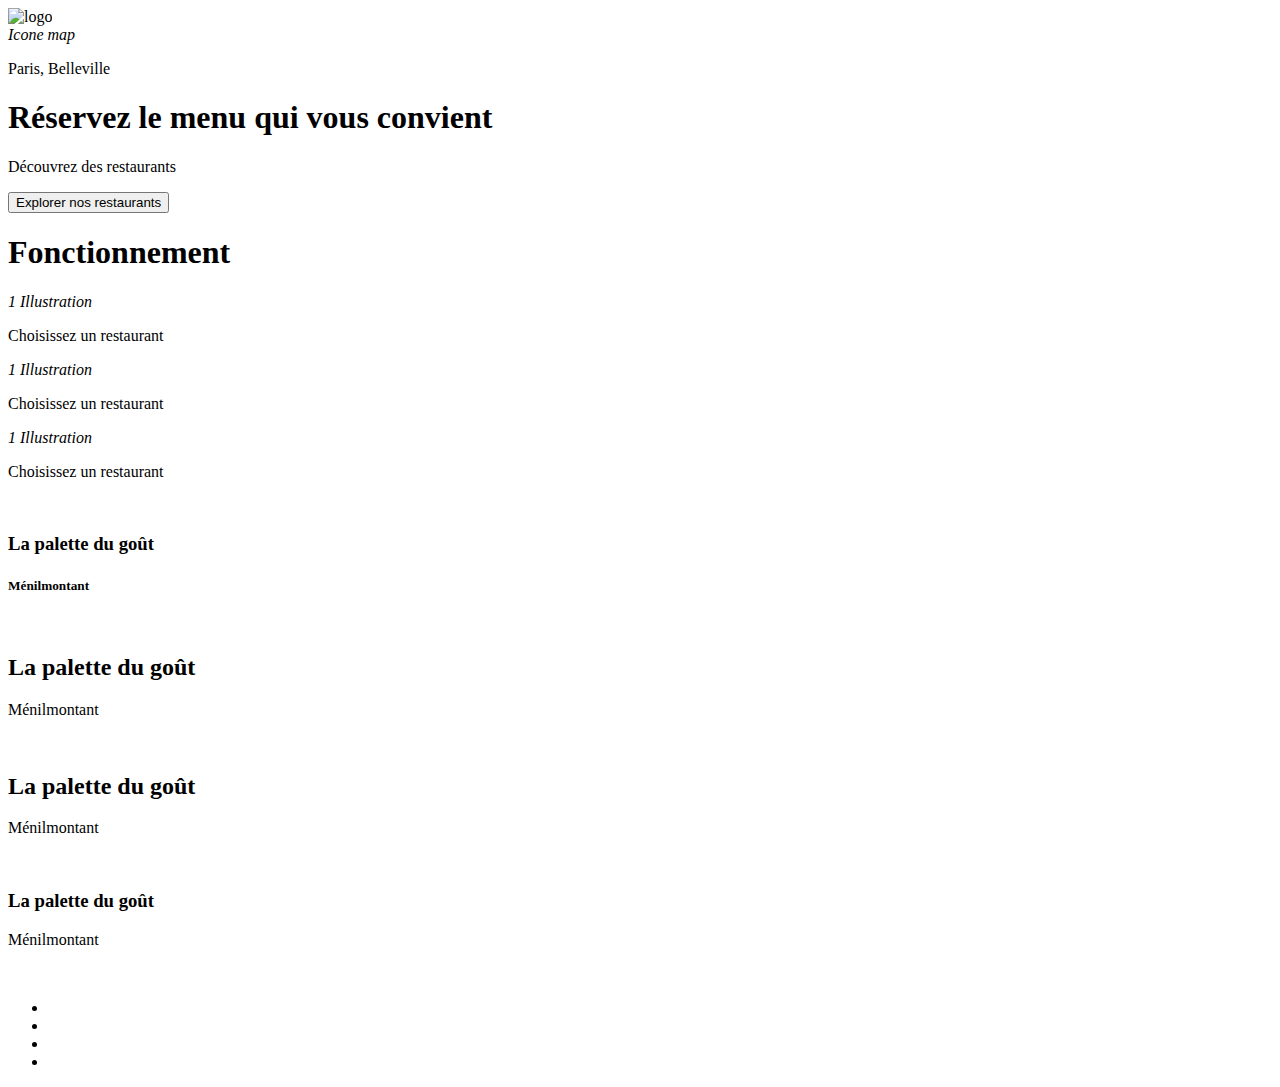
==== index.html @ 1dc7b033 "First version of index html" ====
<!DOCTYPE html>
<html lang="fr">
<head>
    <meta charset="UTF-8">
    <meta name="viewport" content="width=device-width, initial-scale=1.0">
    <title>Ohmyfood</title>
    <link rel="preconnect" href="https://fonts.googleapis.com">
    <link rel="preconnect" href="https://fonts.gstatic.com" crossorigin>
    <link href="https://fonts.googleapis.com/css2?family=Raleway:wght@400;500;700&display=swap" rel="stylesheet">
    <link rel="stylesheet" href="https://cdnjs.cloudflare.com/ajax/libs/font-awesome/6.2.1/css/all.min.css"
        integrity="sha512-MV7K8+y+gLIBoVD59lQIYicR65iaqukzvf/nwasF0nqhPay5w/9lJmVM2hMDcnK1OnMGCdVK+iQrJ7lzPJQd1w=="
        crossorigin="anonymous" referrerpolicy="no-referrer" />
    <link rel="stylesheet" href="./css/style.css">
</head>
<body>
    <header>
        <img src="logo" alt="logo">
        <div class="header_localisation-bar">
            <i>Icone map</i>
            <p>Paris, Belleville</p>
        </div>
    </header>
    <main>
        <section class="exploration">
            <h1>Réservez le menu qui vous convient</h1>
            <p>Découvrez des restaurants</p>
            <button>Explorer nos restaurants</button>
        </section>
        <section class="explanation">
            <h1>Fonctionnement</h1>
            <article class="explanation-bar">
                <i>1</i>
                <i>Illustration</i>
                <p>Choisissez un restaurant</p>
            </article>
            <article class="explanation-bar">
                <i>1</i>
                <i>Illustration</i>
                <p>Choisissez un restaurant</p>
            </article>
            <article class="explanation-bar">
                <i>1</i>
                <i>Illustration</i>
                <p>Choisissez un restaurant</p>
            </article>
        </section>
        <section class="restaurants">
            <article class="card">
                <img src="restaurant" alt="">
                <div class="card-content">
                    <h3>La palette du goût</h3>
                    <h5>Ménilmontant</h5>
                </div>
            </article>
            <article class="card">
                <img src="restaurant" alt="">
                <div class="card-content">
                    <h2>La palette du goût</h2>
                    <p>Ménilmontant</p>
                </div>
            </article>
            <article class="card">
                <img src="restaurant" alt="">
                <div class="card-content">
                    <h2>La palette du goût</h2>
                    <p>Ménilmontant</p>
                </div>
            </article>
            <article class="card">
                <img src="restaurant" alt="">
                <div class="card-content">
                    <h3>La palette du goût</h3>
                    <p>Ménilmontant</p>
                </div>
            </article>
        </section>
    </main>
    <footer>
        <img src="logo" alt="">
        <ul class="navbar">
            <li></li>
            <li></li>
            <li></li>
            <li></li>
        </ul>
    </footer>
</body>
</html>
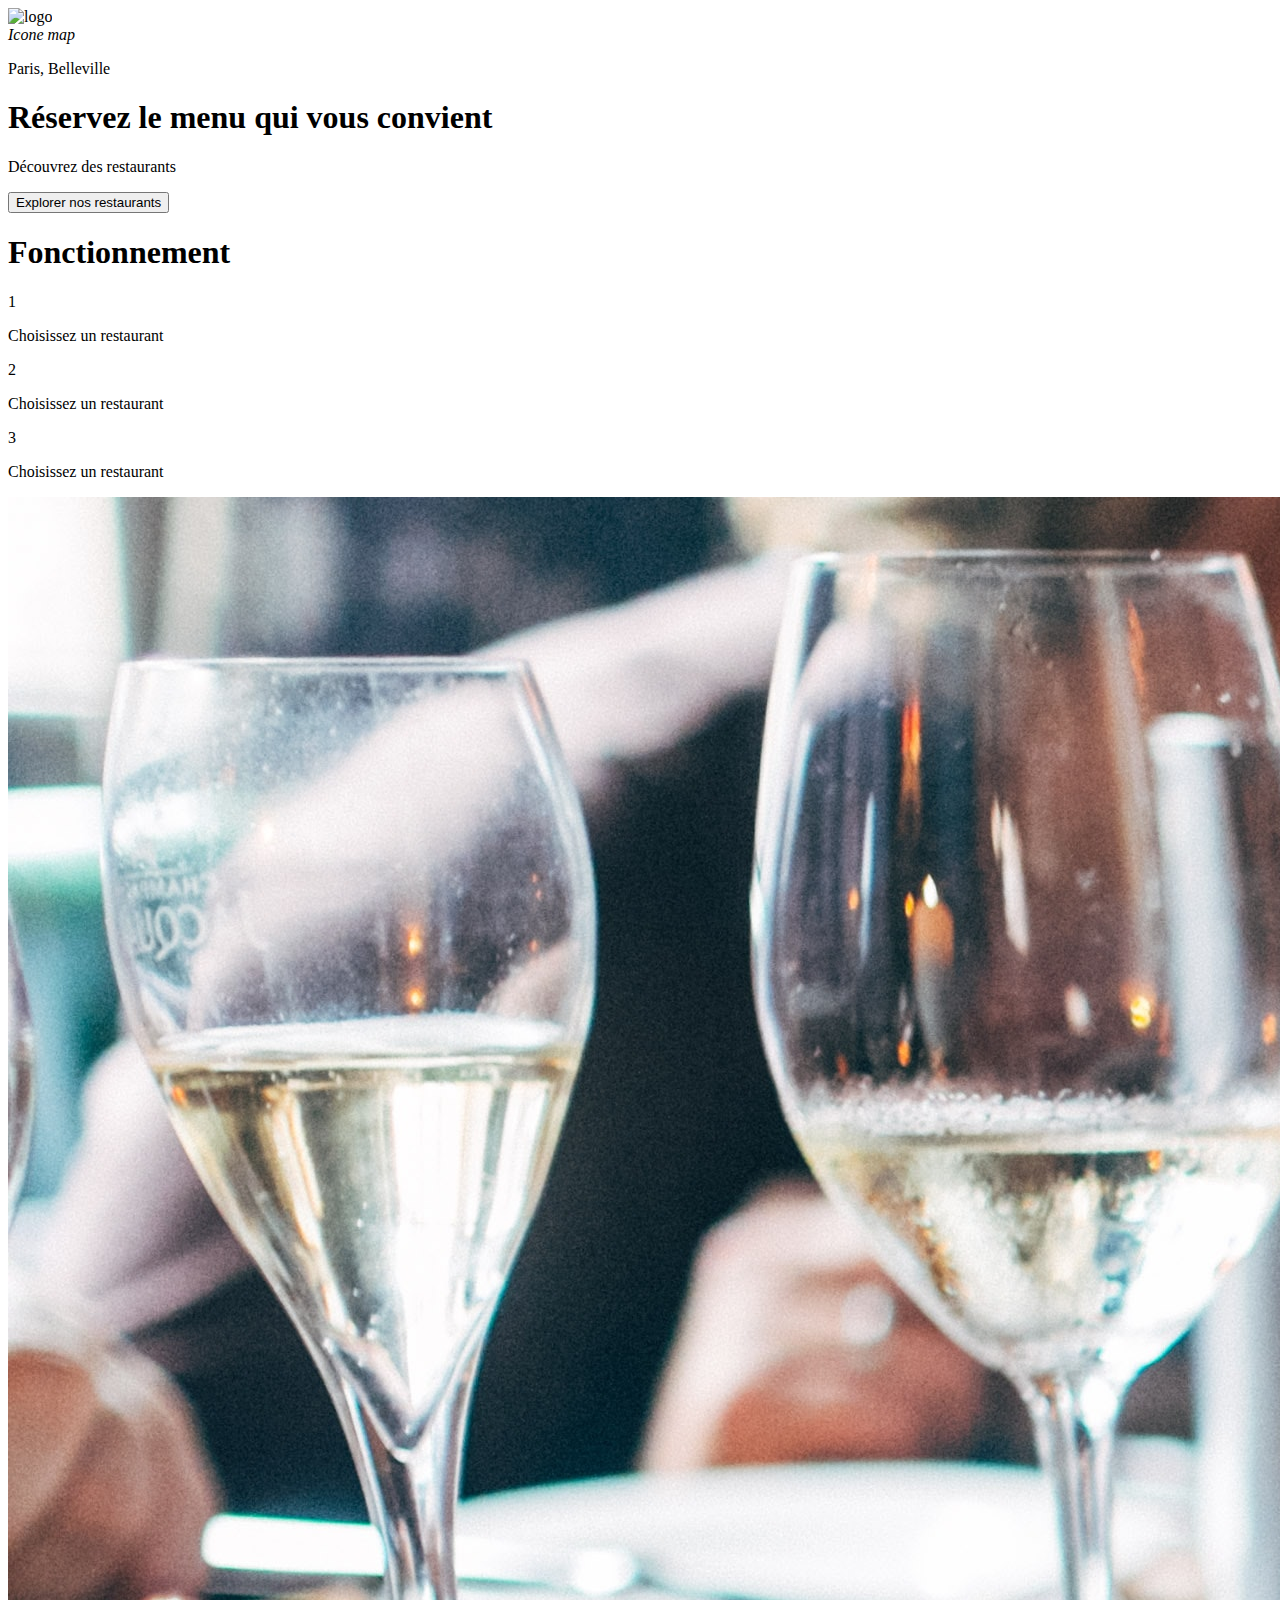
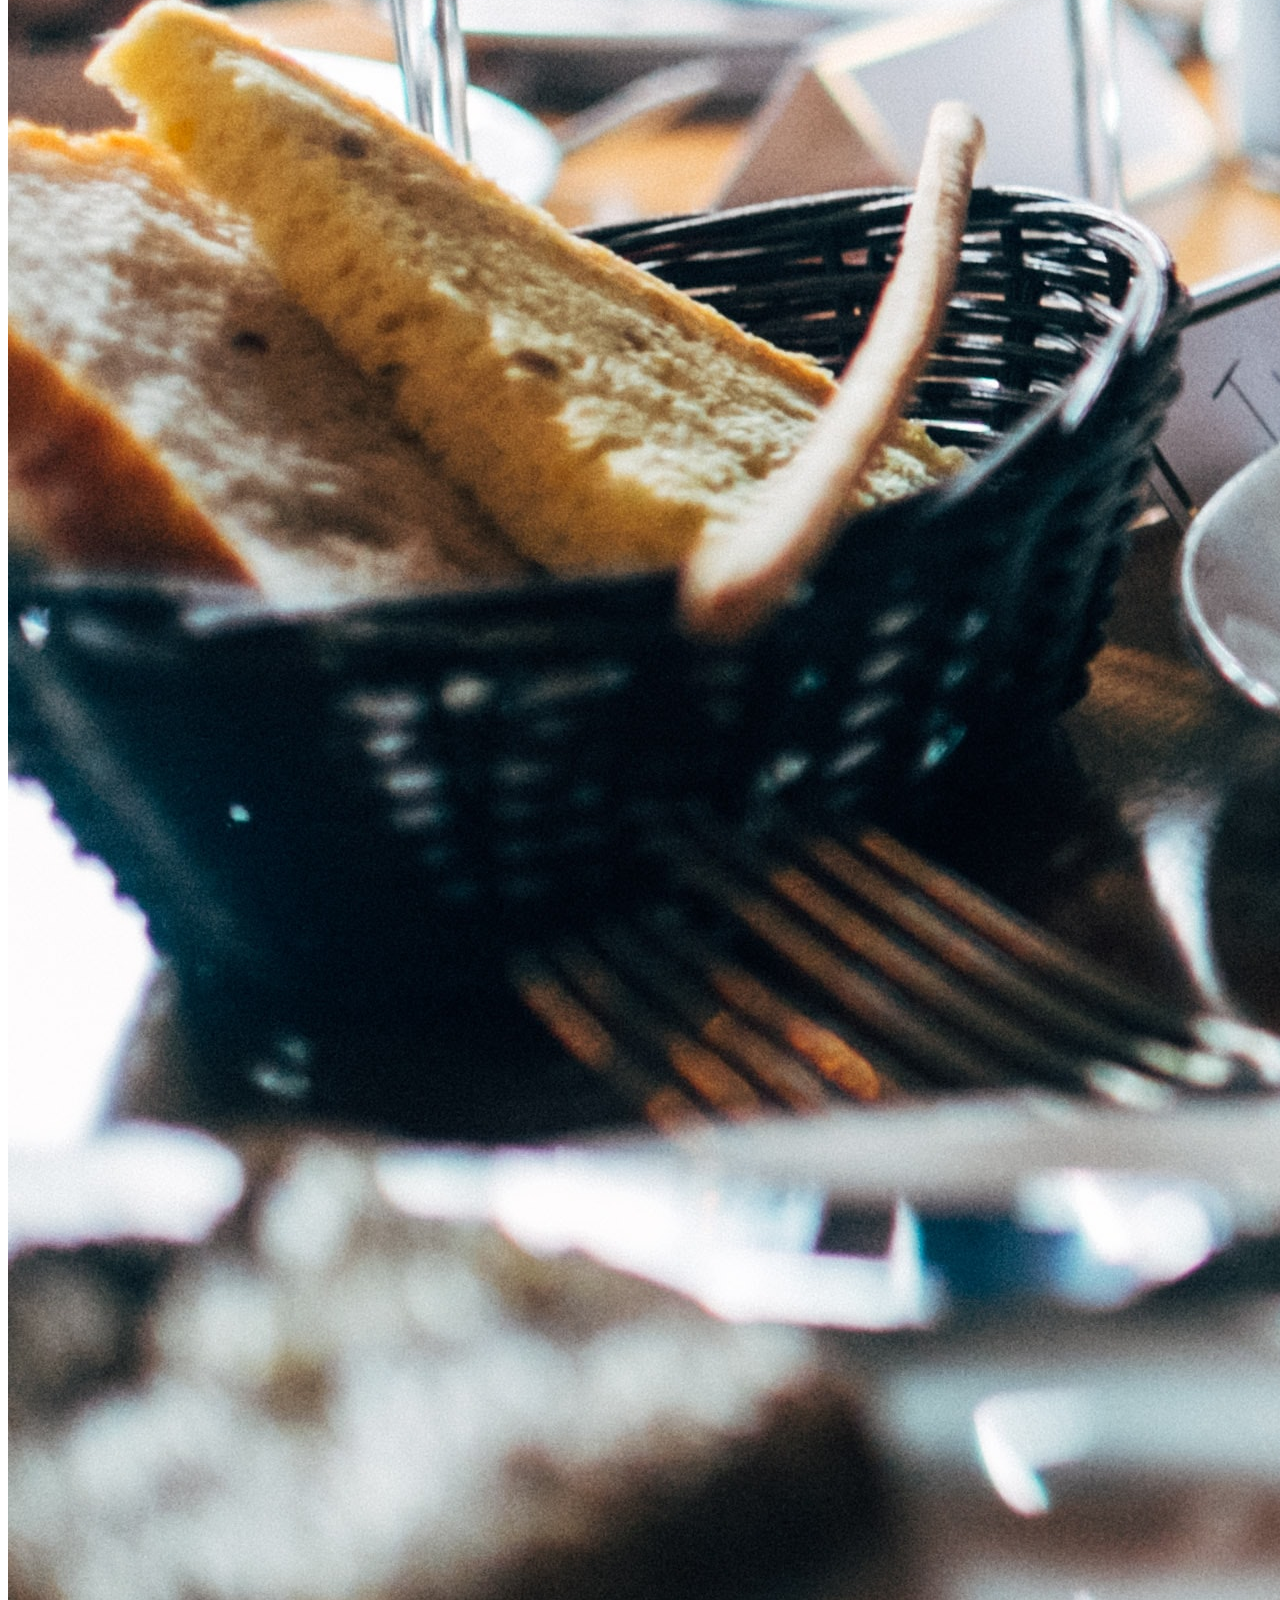
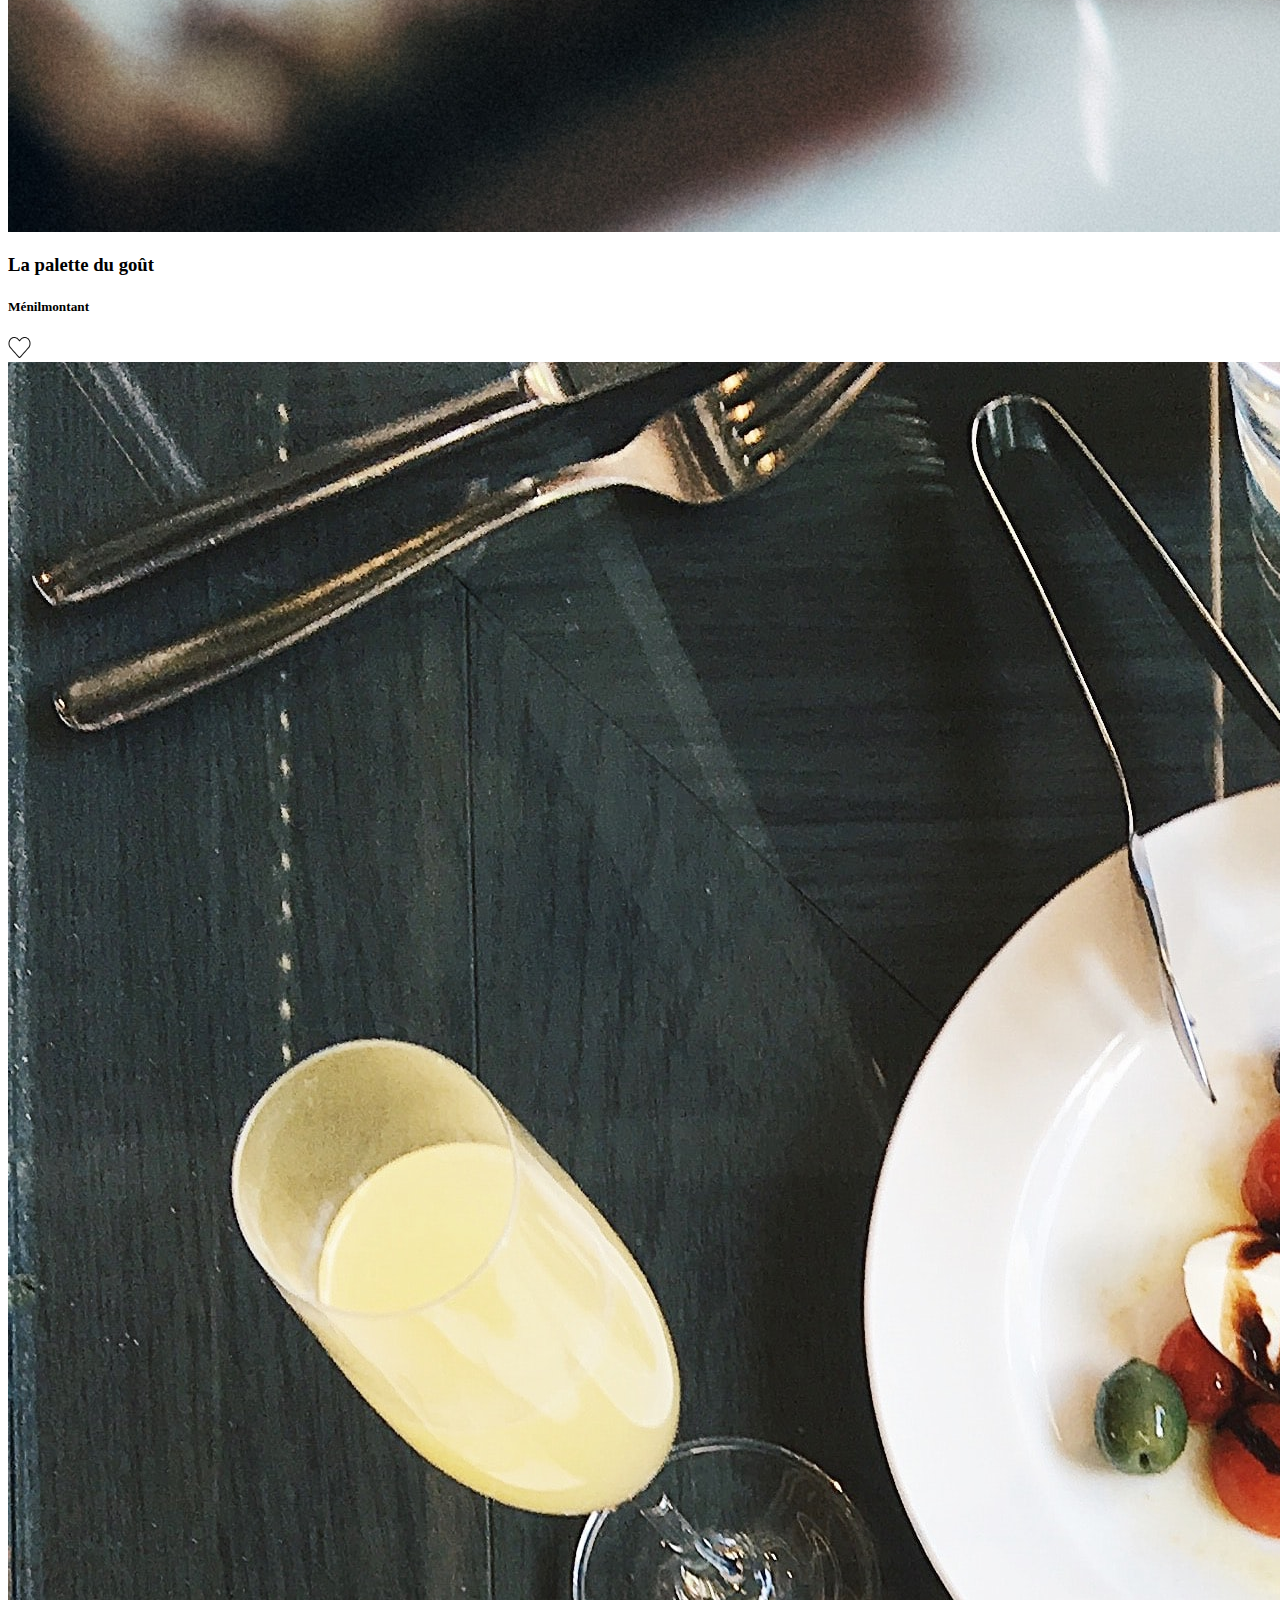
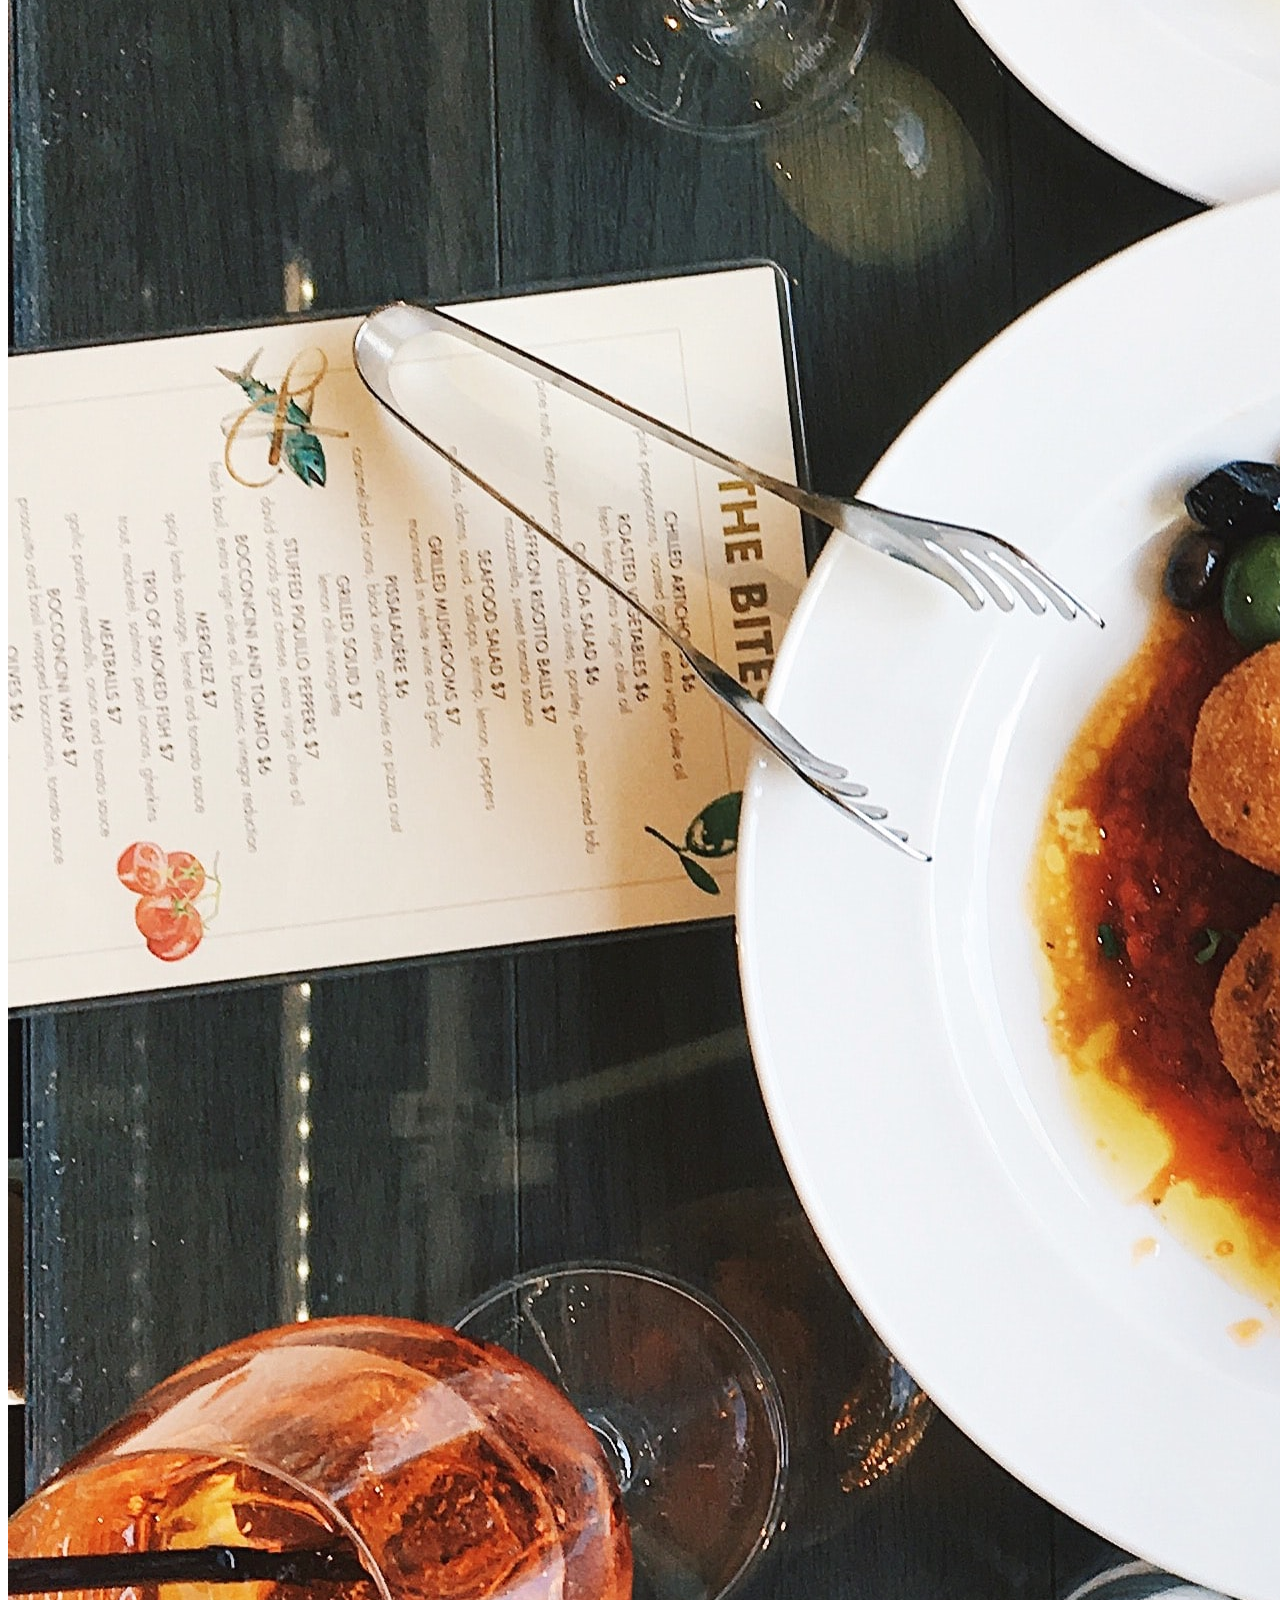
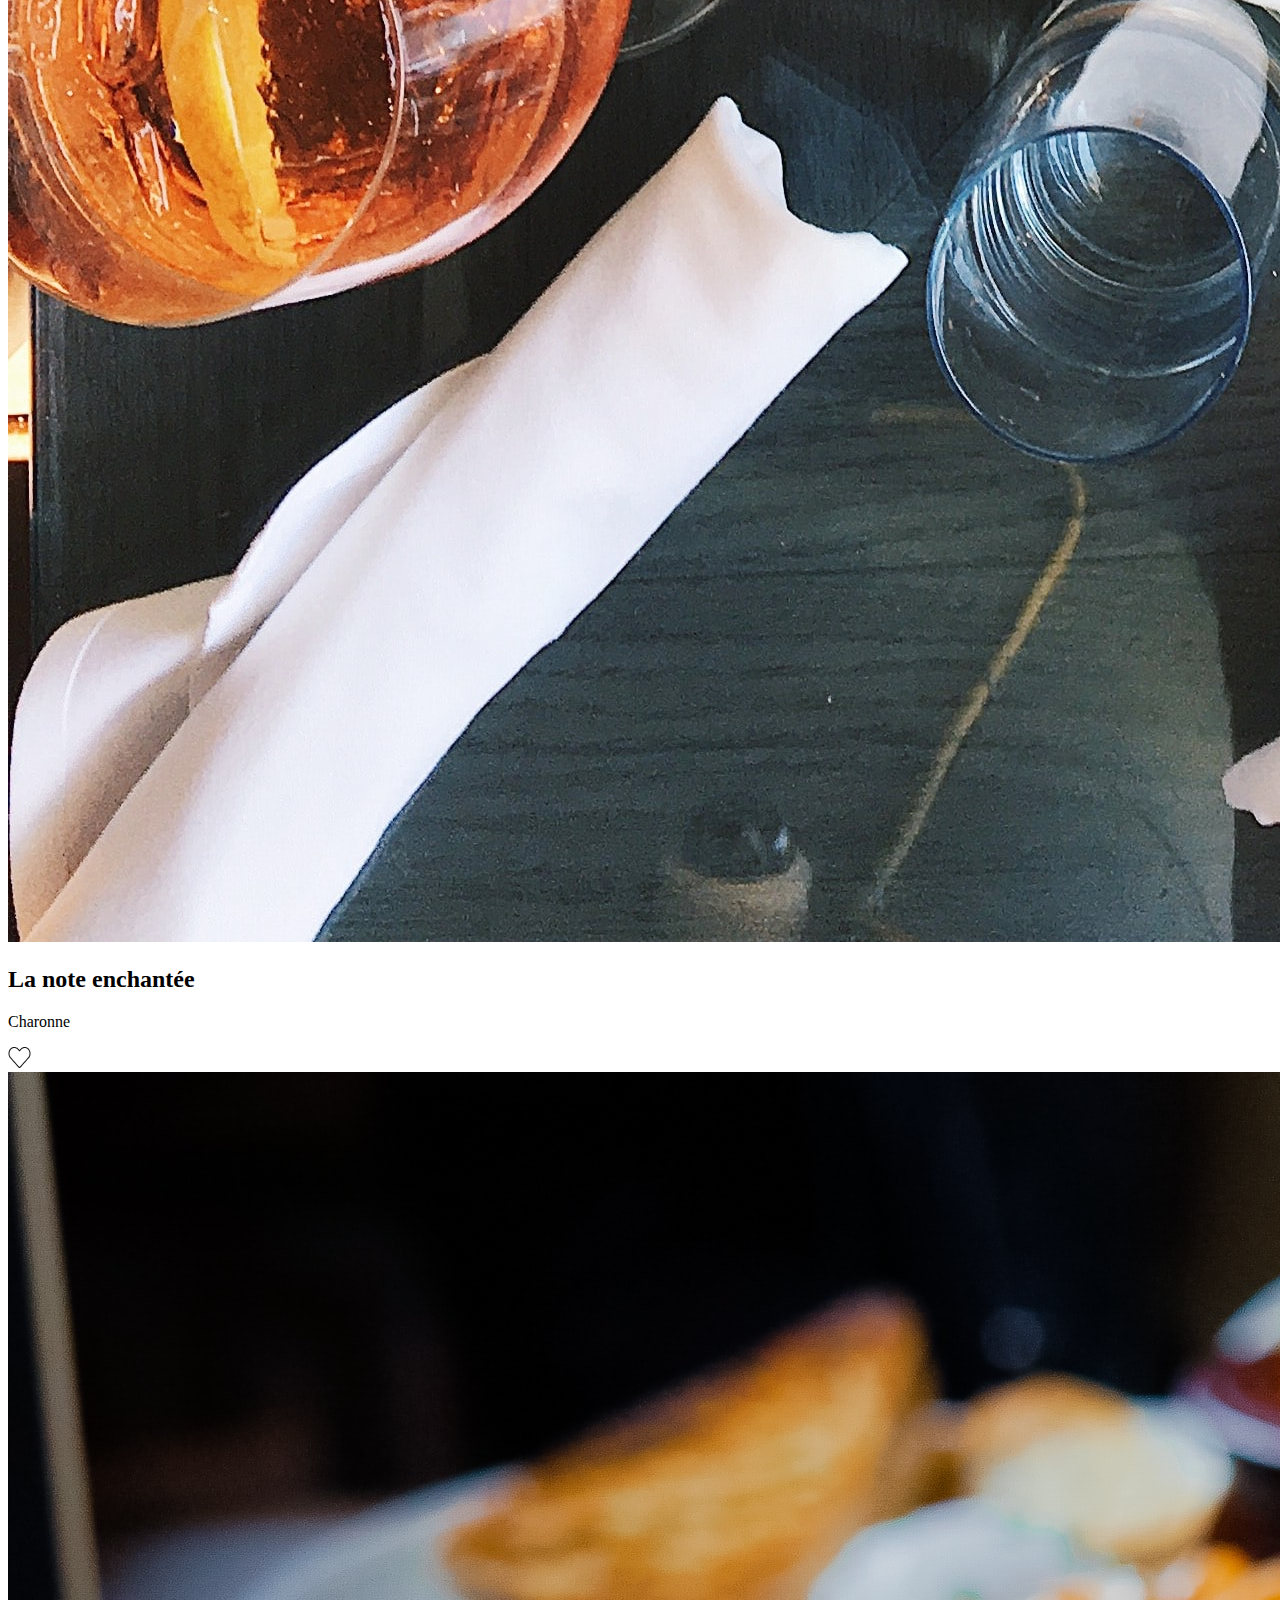
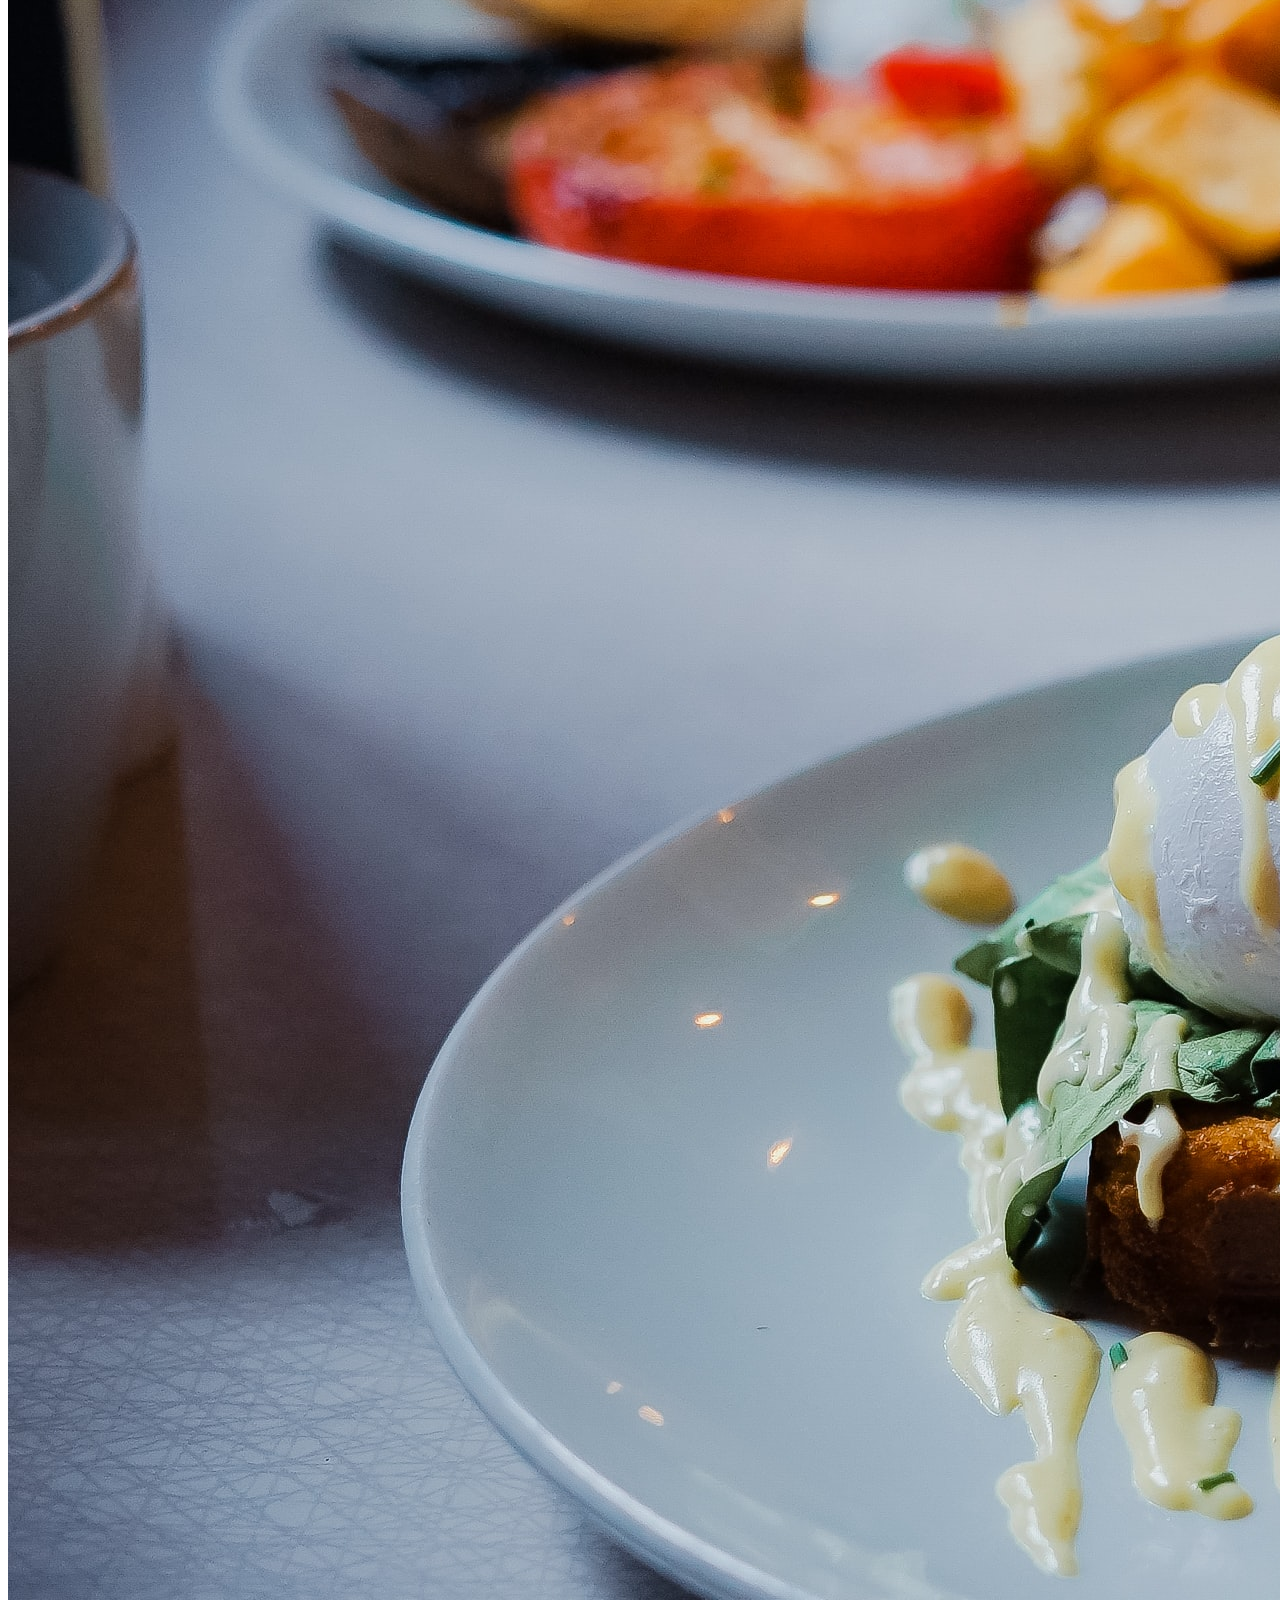
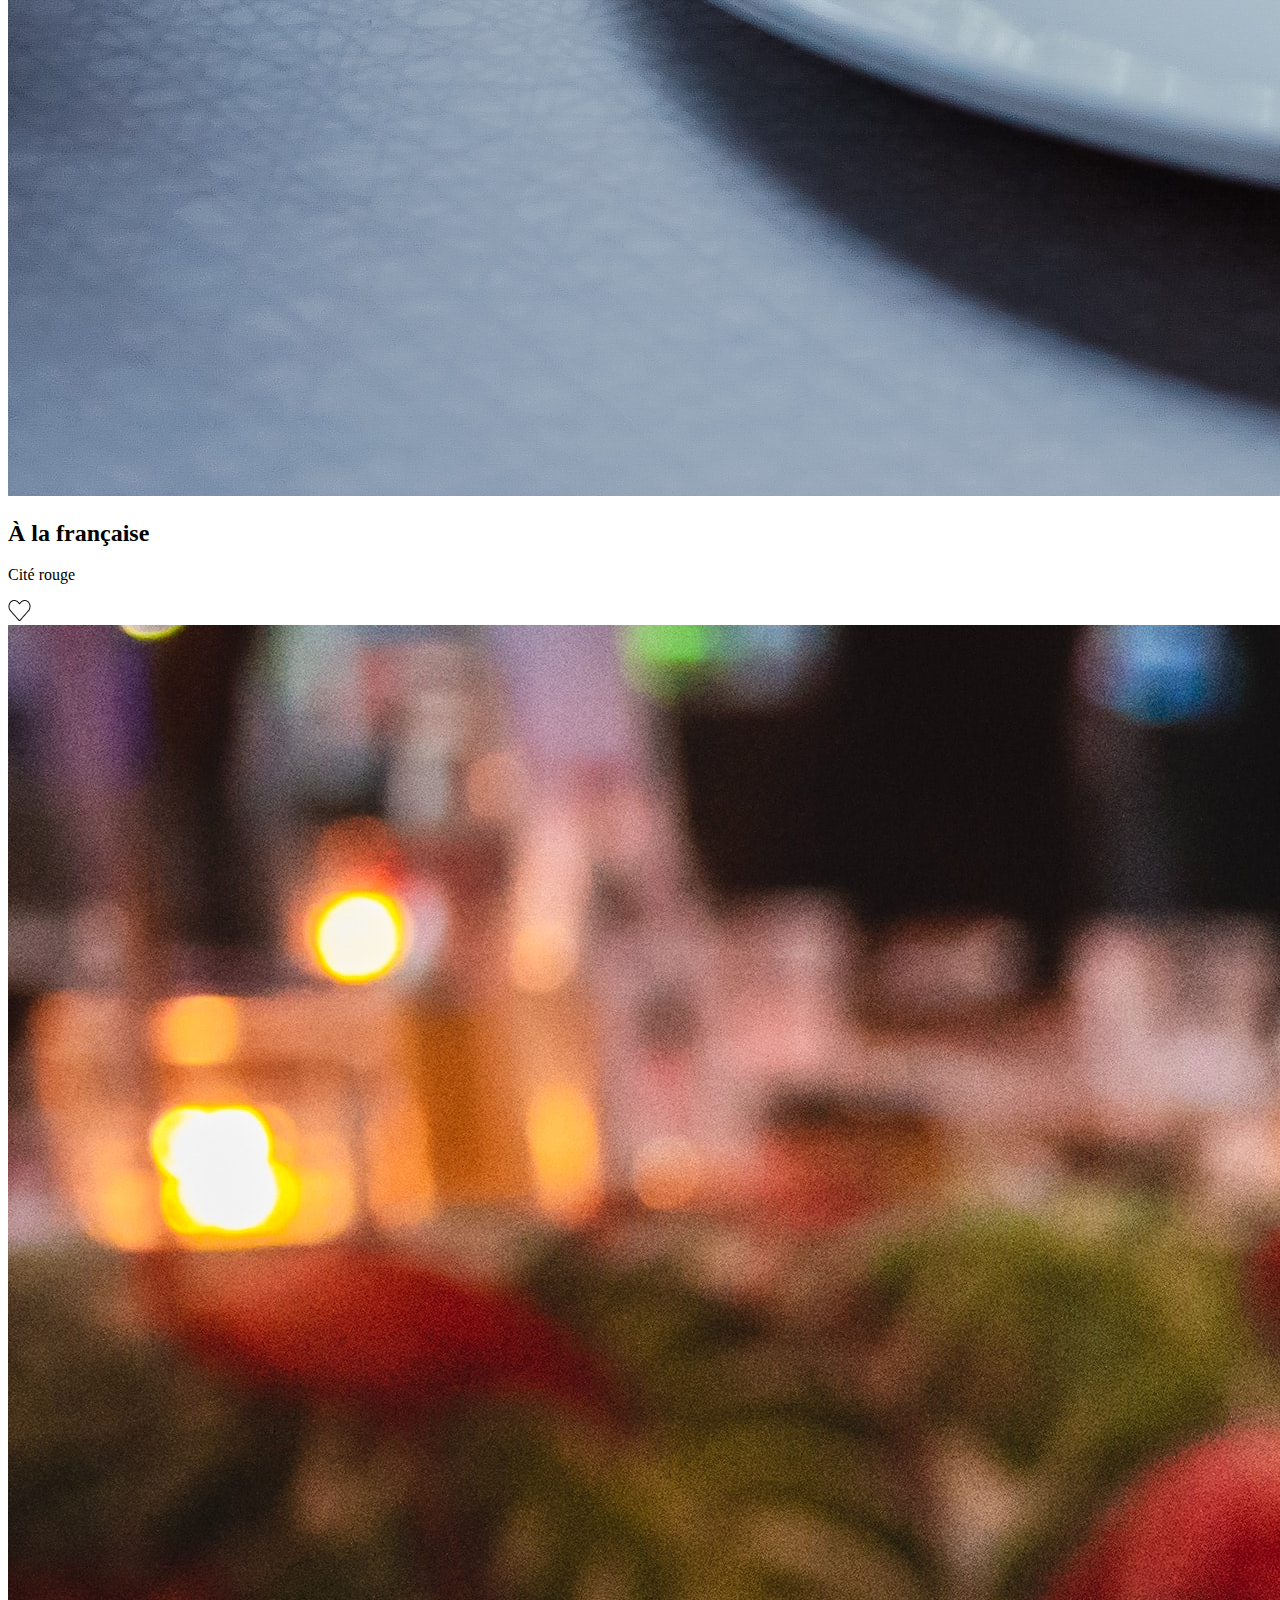
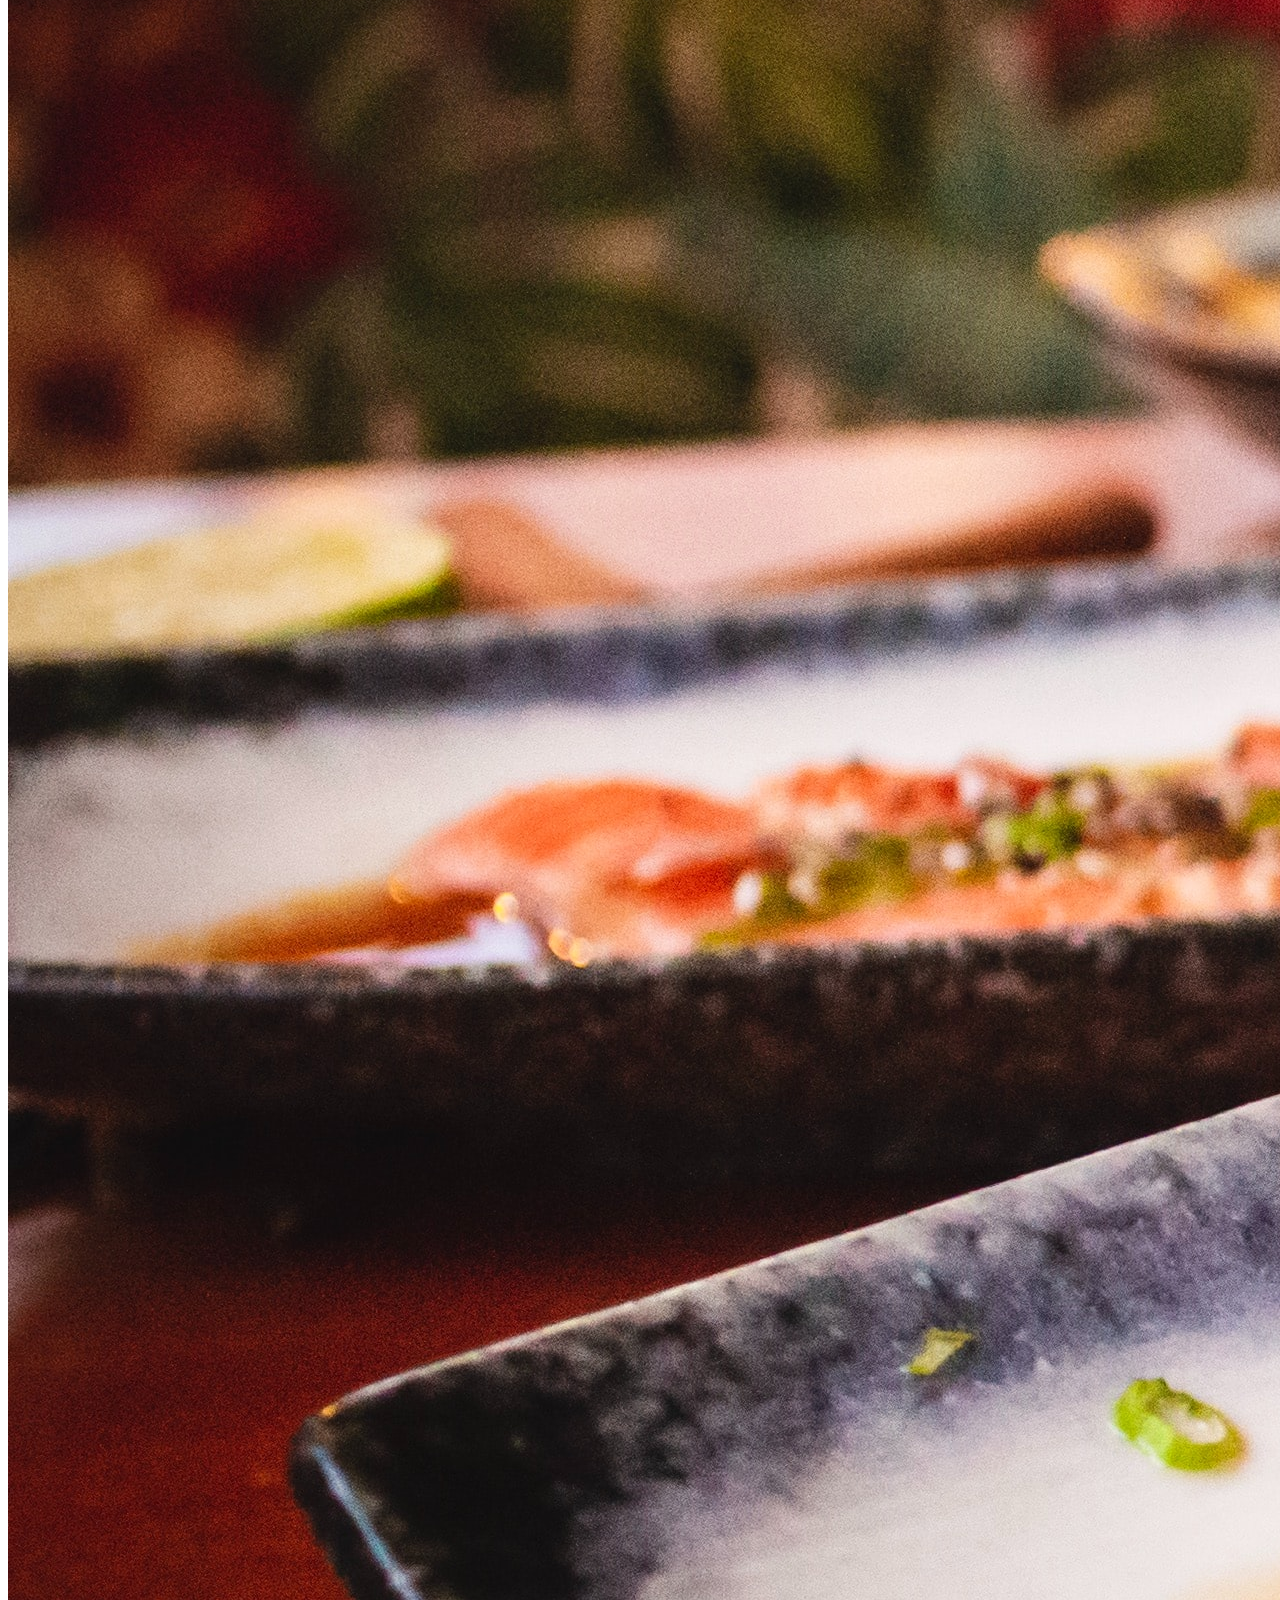
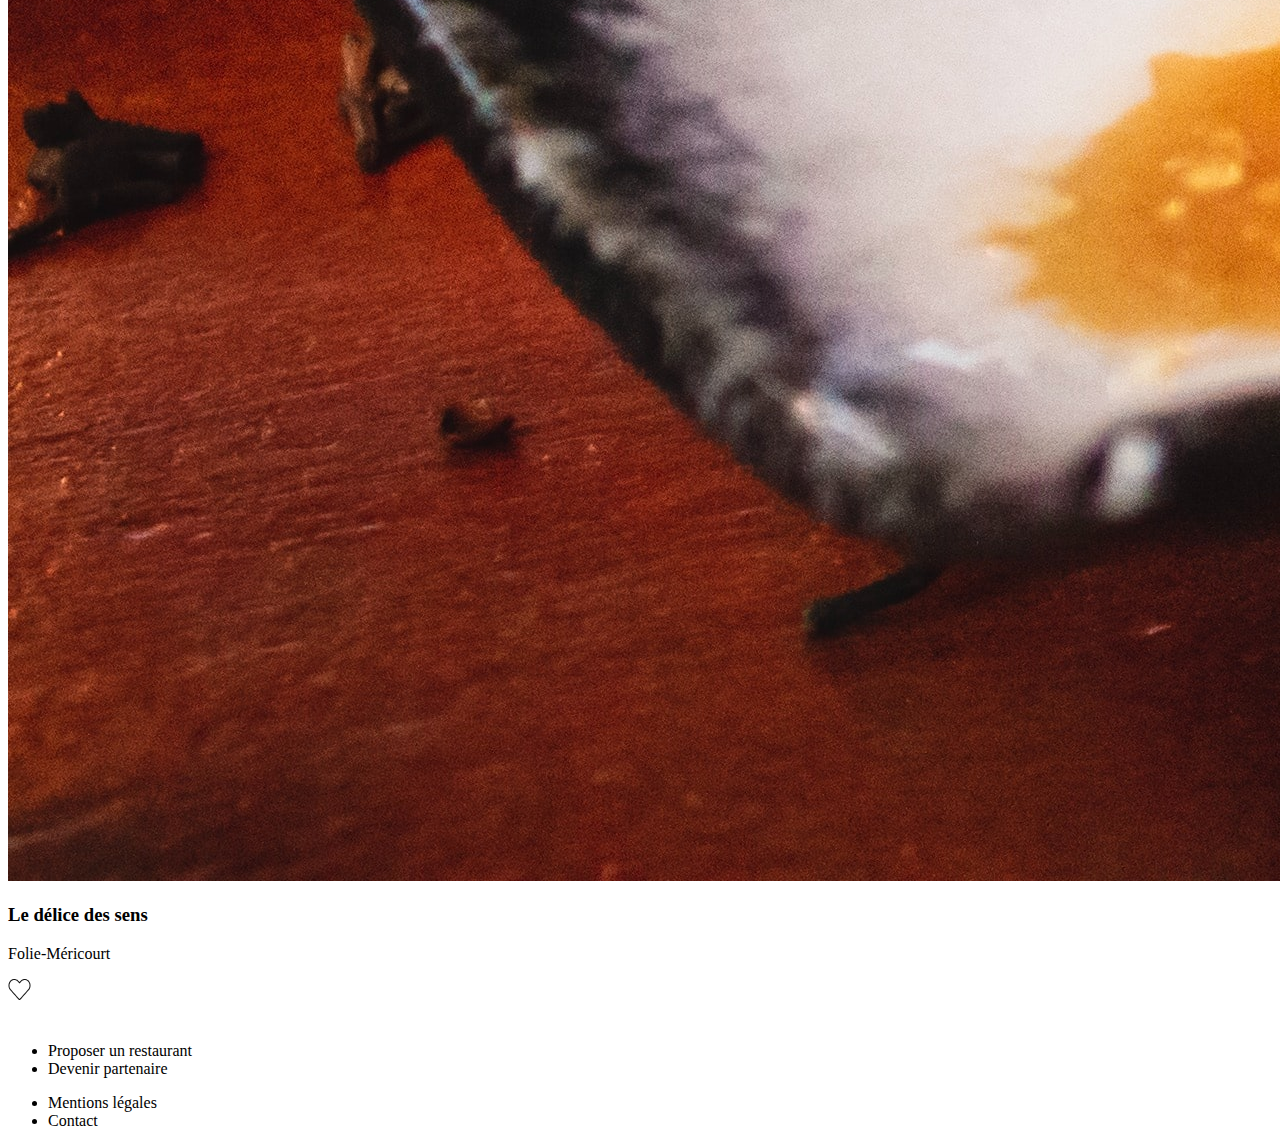
==== commit ea275af0: "Ameliorated index html with div, icons, img" ====
--- a/index.html
+++ b/index.html
@@ -7,9 +7,7 @@
     <link rel="preconnect" href="https://fonts.googleapis.com">
     <link rel="preconnect" href="https://fonts.gstatic.com" crossorigin>
     <link href="https://fonts.googleapis.com/css2?family=Raleway:wght@400;500;700&display=swap" rel="stylesheet">
-    <link rel="stylesheet" href="https://cdnjs.cloudflare.com/ajax/libs/font-awesome/6.2.1/css/all.min.css"
-        integrity="sha512-MV7K8+y+gLIBoVD59lQIYicR65iaqukzvf/nwasF0nqhPay5w/9lJmVM2hMDcnK1OnMGCdVK+iQrJ7lzPJQd1w=="
-        crossorigin="anonymous" referrerpolicy="no-referrer" />
+    <link rel="stylesheet" href="https://cdnjs.cloudflare.com/ajax/libs/font-awesome/6.4.0/css/all.min.css" integrity="sha512-iecdLmaskl7CVkqkXNQ/ZH/XLlvWZOJyj7Yy7tcenmpD1ypASozpmT/E0iPtmFIB46ZmdtAc9eNBvH0H/ZpiBw==" crossorigin="anonymous" referrerpolicy="no-referrer" />
     <link rel="stylesheet" href="./css/style.css">
 </head>
 <body>
@@ -29,60 +27,84 @@
         <section class="explanation">
             <h1>Fonctionnement</h1>
             <article class="explanation-bar">
-                <i>1</i>
-                <i>Illustration</i>
+                <span>1</span>
+                <i class="fa-solid fa-mobile-screen-button"></i>
                 <p>Choisissez un restaurant</p>
             </article>
             <article class="explanation-bar">
-                <i>1</i>
-                <i>Illustration</i>
+                <span>2</span>
+                <i class="fa-solid fa-list-ul"></i>
                 <p>Choisissez un restaurant</p>
             </article>
             <article class="explanation-bar">
-                <i>1</i>
-                <i>Illustration</i>
+                <span>3</span>
+                <i class="fa-solid fa-store"></i>
                 <p>Choisissez un restaurant</p>
             </article>
         </section>
         <section class="restaurants">
             <article class="card">
-                <img src="restaurant" alt="">
+                <img src="assets/images/restaurants/jay-wennington-N_Y88TWmGwA-unsplash.jpg" alt="restaurant-1">
                 <div class="card-content">
-                    <h3>La palette du goût</h3>
-                    <h5>Ménilmontant</h5>
+                    <div class="card-text">
+                        <h3>La palette du goût</h3>
+                        <h5>Ménilmontant</h5>
+                    </div>
+                    <div class="card-like">
+                        <img src="assets/icons/heart.png" alt="like">
+                    </div>
                 </div>
             </article>
             <article class="card">
-                <img src="restaurant" alt="">
+                <img src="assets/images/restaurants/stil-u2Lp8tXIcjw-unsplash.jpg" alt="restaurant-2">
                 <div class="card-content">
-                    <h2>La palette du goût</h2>
-                    <p>Ménilmontant</p>
+                    <div class="card-text">
+                        <h2>La note enchantée</h2>
+                        <p>Charonne</p>
+                    </div>
+                    <div class="card-like">
+                        <img src="assets/icons/heart.png" alt="like">
+                    </div>
                 </div>
             </article>
             <article class="card">
-                <img src="restaurant" alt="">
+                <img src="assets/images/restaurants/toa-heftiba-DQKerTsQwi0-unsplash.jpg" alt="restaurant-3">
                 <div class="card-content">
-                    <h2>La palette du goût</h2>
-                    <p>Ménilmontant</p>
+                    <div class="card-text">
+                        <h2>À la française</h2>
+                        <p>Cité rouge</p>
+                    </div>
+                    <div class="card-like">
+                        <img src="assets/icons/heart.png" alt="like">
+                    </div>
                 </div>
             </article>
             <article class="card">
-                <img src="restaurant" alt="">
+                <img src="assets/images/restaurants/louis-hansel-shotsoflouis-qNBGVyOCY8Q-unsplash.jpg" alt="restaurant-4">
                 <div class="card-content">
-                    <h3>La palette du goût</h3>
-                    <p>Ménilmontant</p>
+                    <div class="card-text">
+                        <h3>Le délice des sens</h3>
+                        <p>Folie-Méricourt</p>
+                    </div>
+                    <div class="card-like">
+                        <img src="assets/icons/heart.png" alt="like">
+                    </div>
                 </div>
             </article>
         </section>
     </main>
     <footer>
-        <img src="logo" alt="">
-        <ul class="navbar">
-            <li></li>
-            <li></li>
-            <li></li>
-            <li></li>
-        </ul>
+        <img src="assets/images/logo/ohmyfood_white.png" alt="logo">
+        <div class="navbar">
+            <ul class="navbar-list">
+                <li><i class="fa-solid fa-utensils"></i>Proposer un restaurant</li>
+                <li><i class="fa-solid fa-handshake-angle"></i>Devenir partenaire</li>
+            </ul>
+            <ul class="navbar-list">
+                <li>Mentions légales</li>
+                <li>Contact</li>
+            </ul>
+        </div>
     </footer>
 </body>
 </html>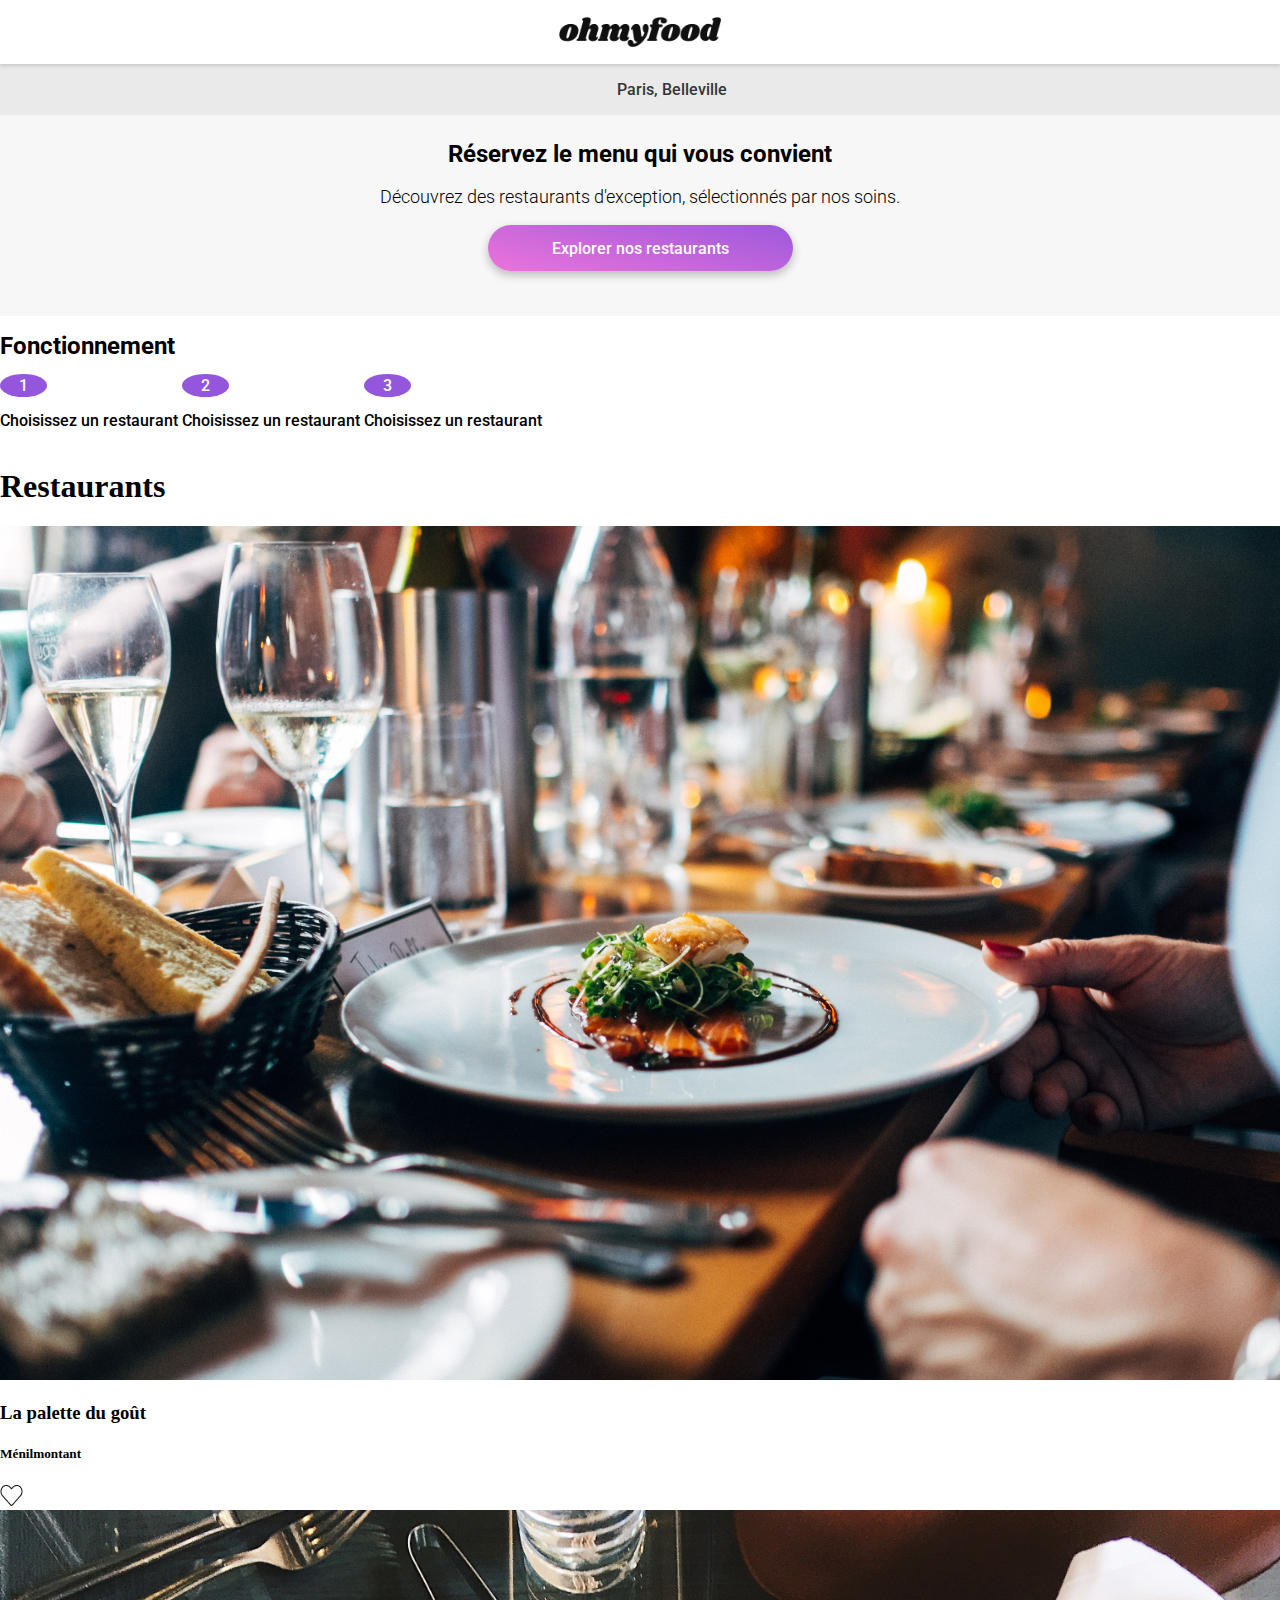
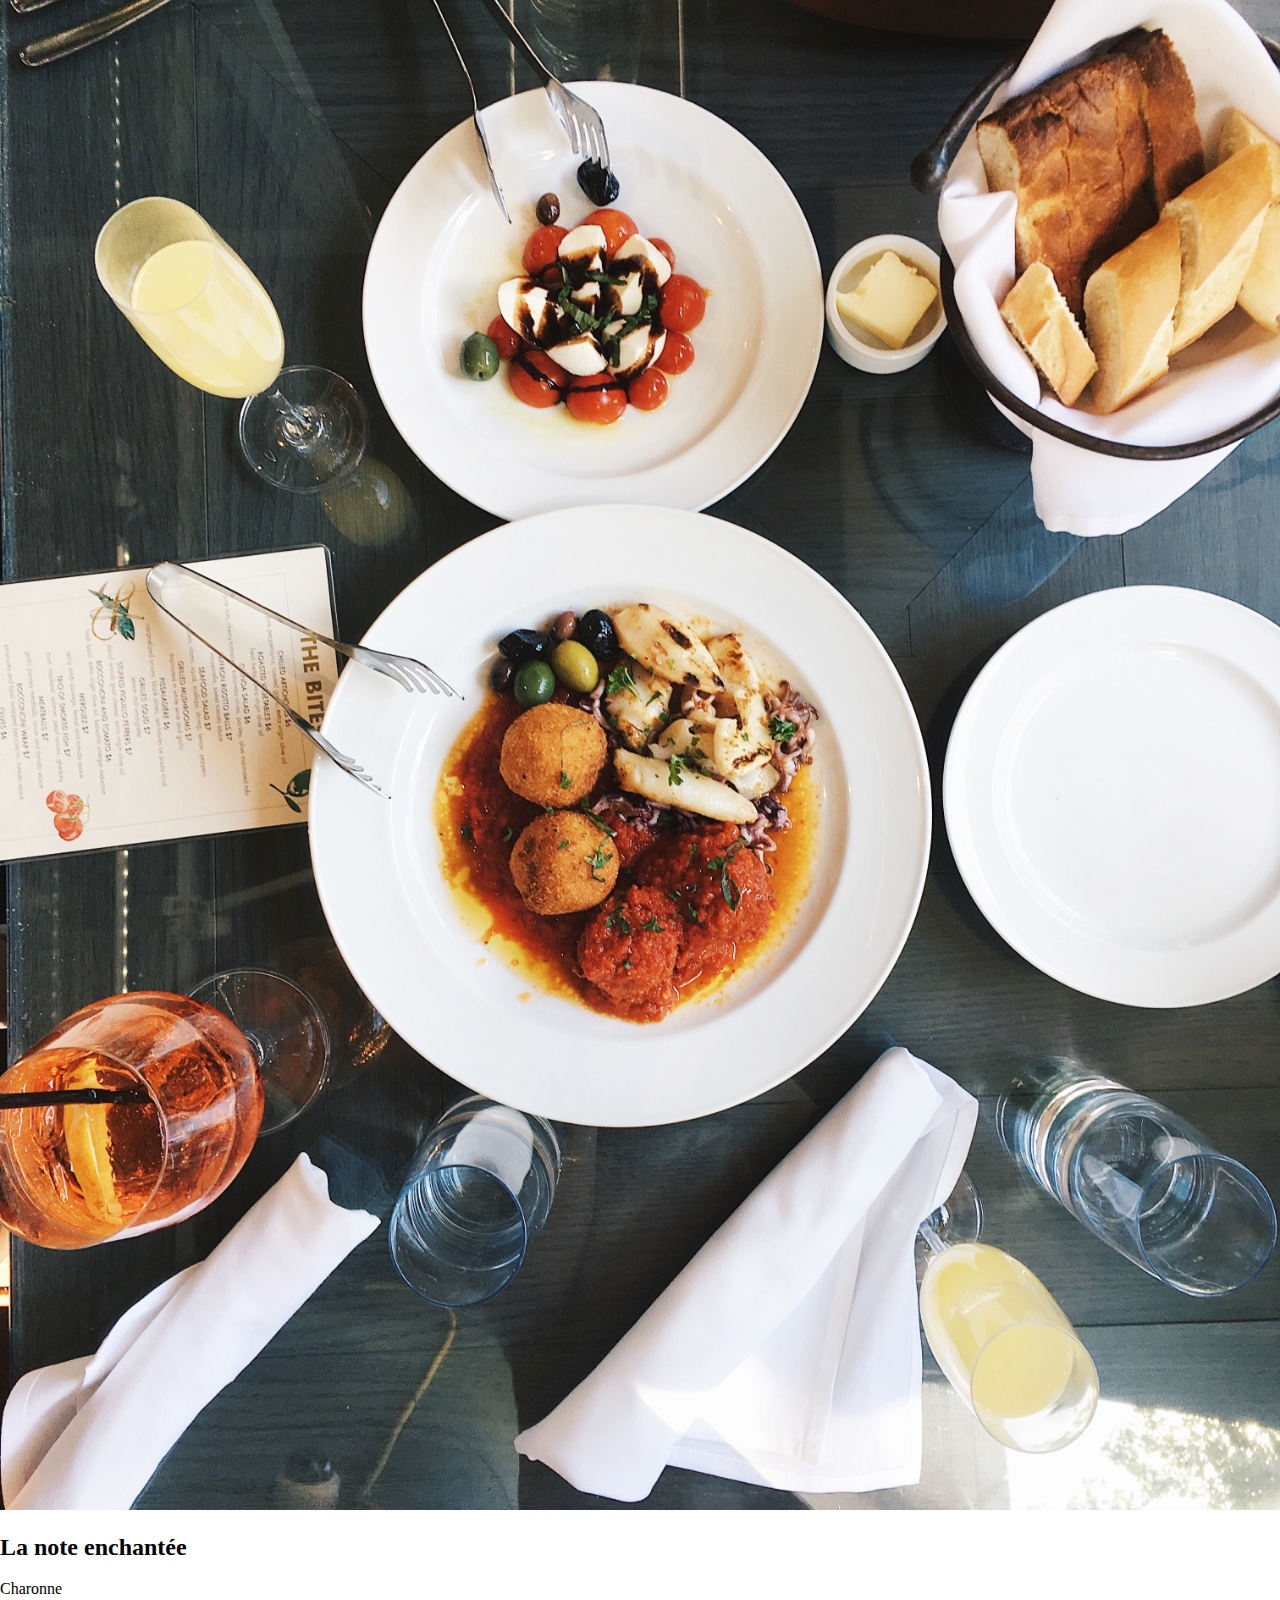
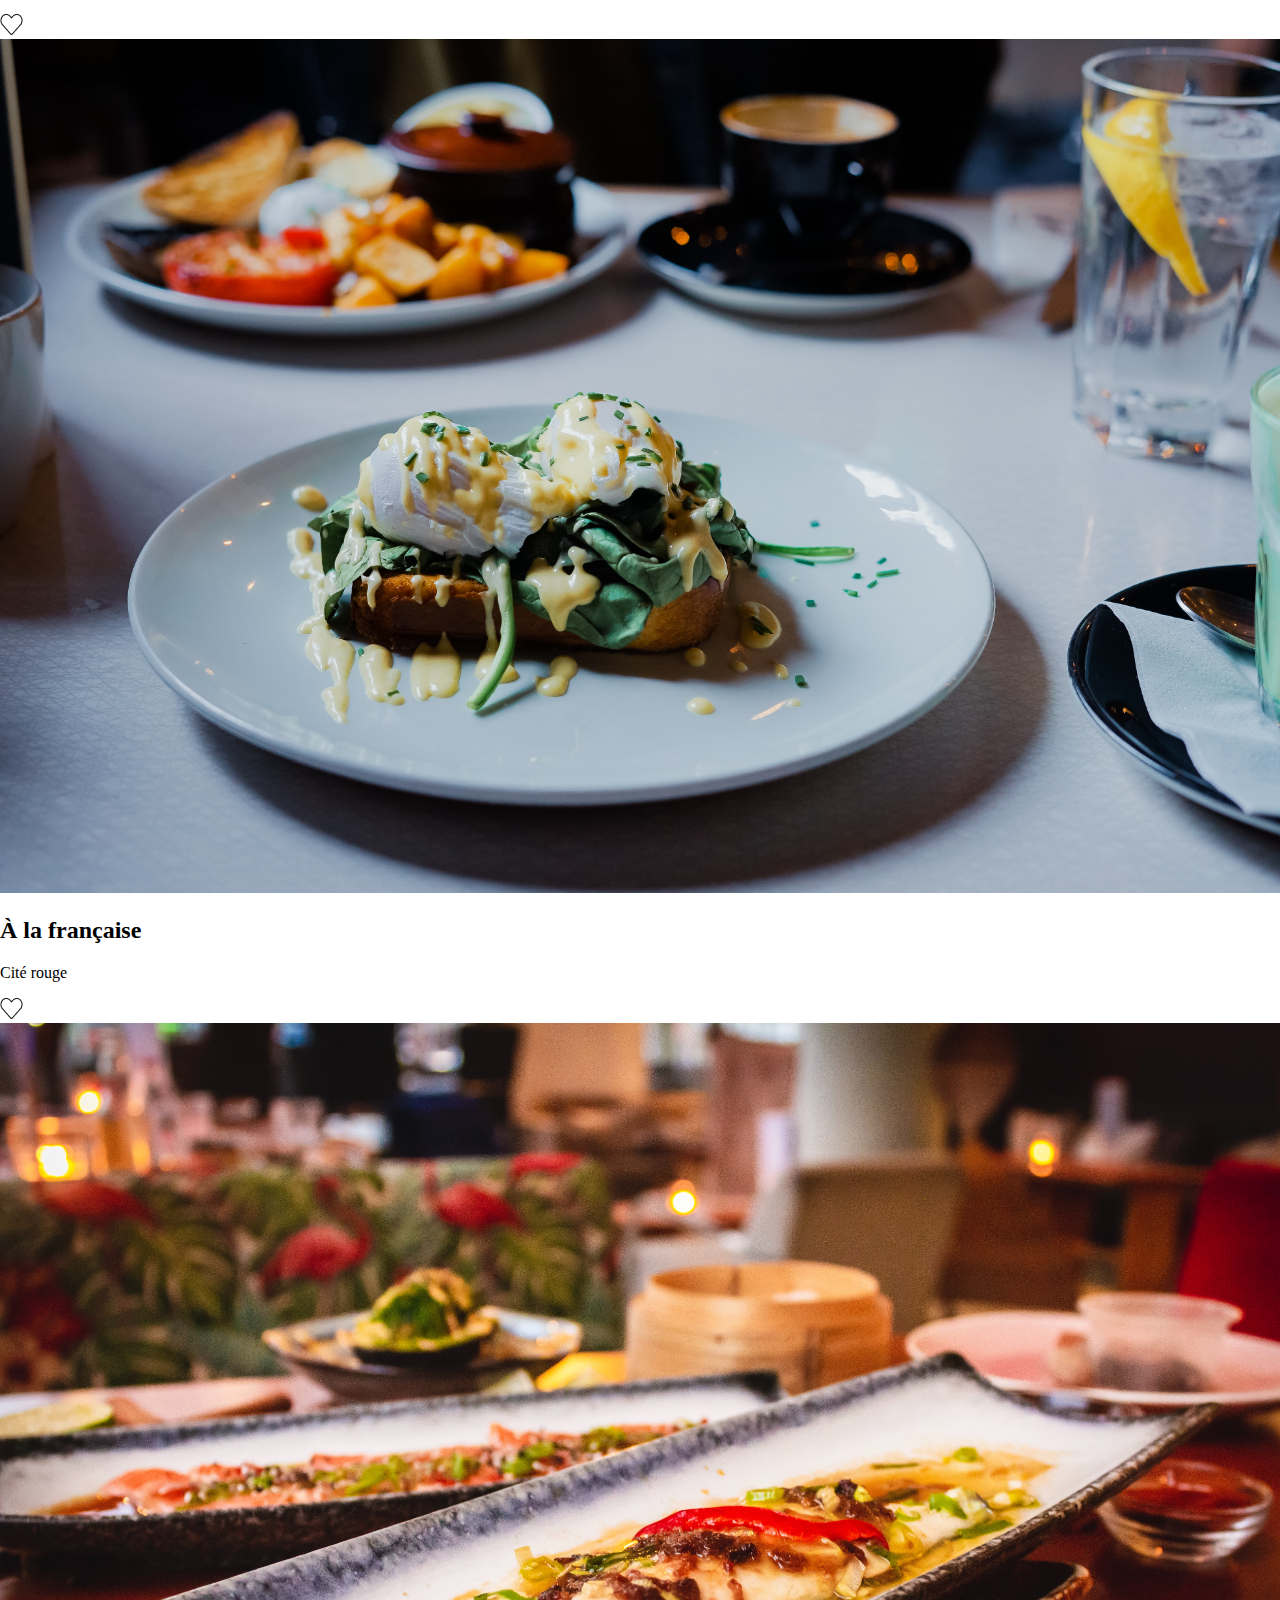
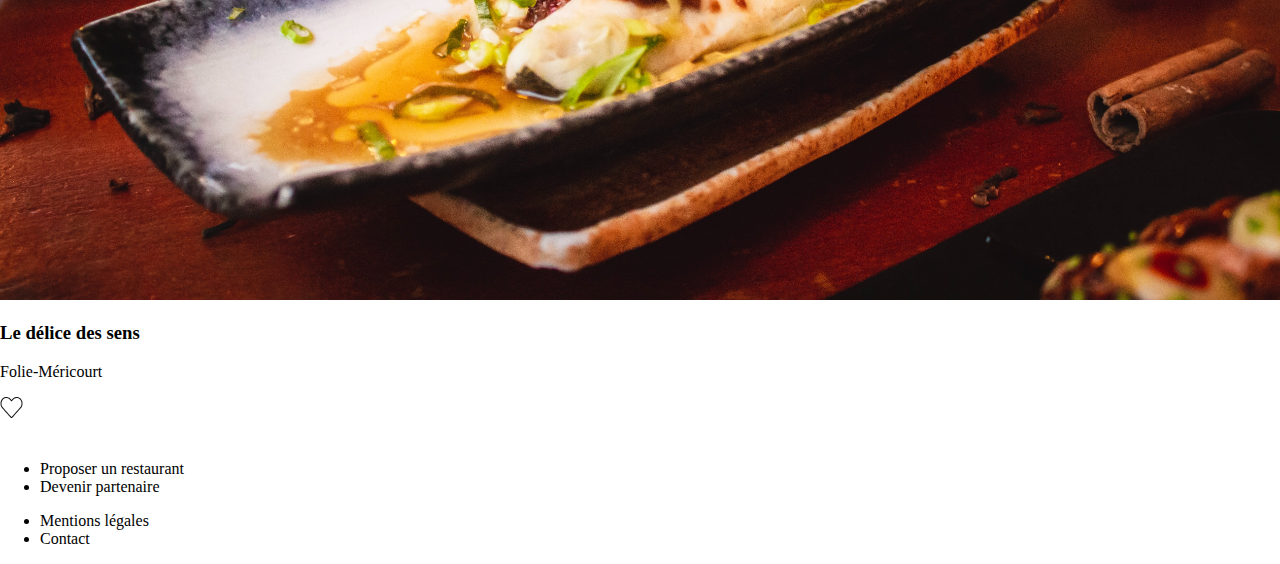
==== commit 30926230: "Styled header and section exploration" ====
--- a/index.html
+++ b/index.html
@@ -6,43 +6,46 @@
     <title>Ohmyfood</title>
     <link rel="preconnect" href="https://fonts.googleapis.com">
     <link rel="preconnect" href="https://fonts.gstatic.com" crossorigin>
-    <link href="https://fonts.googleapis.com/css2?family=Raleway:wght@400;500;700&display=swap" rel="stylesheet">
+    <link href="https://fonts.googleapis.com/css2?family=Roboto:wght@300;500;700&family=Shrikhand&display=swap" rel="stylesheet">
     <link rel="stylesheet" href="https://cdnjs.cloudflare.com/ajax/libs/font-awesome/6.4.0/css/all.min.css" integrity="sha512-iecdLmaskl7CVkqkXNQ/ZH/XLlvWZOJyj7Yy7tcenmpD1ypASozpmT/E0iPtmFIB46ZmdtAc9eNBvH0H/ZpiBw==" crossorigin="anonymous" referrerpolicy="no-referrer" />
-    <link rel="stylesheet" href="./css/style.css">
+    <link rel="stylesheet" href="assets/style/style.css">
 </head>
 <body>
-    <header>
-        <img src="logo" alt="logo">
+    <header class="header">
+        <div class="header_logo">
+            <img src="assets/images/logo/ohmyfood.png" alt="logo">
+        </div>
         <div class="header_localisation-bar">
-            <i>Icone map</i>
+            <i class="fa-solid fa-location-dot"></i>
             <p>Paris, Belleville</p>
         </div>
     </header>
     <main>
         <section class="exploration">
             <h1>Réservez le menu qui vous convient</h1>
-            <p>Découvrez des restaurants</p>
+            <p>Découvrez des restaurants d'exception, sélectionnés par nos soins.</p>
             <button>Explorer nos restaurants</button>
         </section>
         <section class="explanation">
             <h1>Fonctionnement</h1>
-            <article class="explanation-bar">
+            <article class="explanation_bar">
                 <span>1</span>
                 <i class="fa-solid fa-mobile-screen-button"></i>
                 <p>Choisissez un restaurant</p>
             </article>
-            <article class="explanation-bar">
+            <article class="explanation_bar">
                 <span>2</span>
                 <i class="fa-solid fa-list-ul"></i>
                 <p>Choisissez un restaurant</p>
             </article>
-            <article class="explanation-bar">
+            <article class="explanation_bar">
                 <span>3</span>
                 <i class="fa-solid fa-store"></i>
                 <p>Choisissez un restaurant</p>
             </article>
         </section>
         <section class="restaurants">
+            <h1>Restaurants</h1>
             <article class="card">
                 <img src="assets/images/restaurants/jay-wennington-N_Y88TWmGwA-unsplash.jpg" alt="restaurant-1">
                 <div class="card-content">
--- a/assets/style/style.css
+++ b/assets/style/style.css
@@ -0,0 +1,83 @@
+body {
+  max-width: 100%;
+  padding: 0;
+  margin: 0;
+}
+body .header {
+  display: flex;
+  flex-direction: column;
+  height: 115px;
+}
+body .header_logo {
+  display: flex;
+  flex-direction: row;
+  justify-content: center;
+  align-items: center;
+  height: 65%;
+  box-shadow: 0px 2px 4px rgba(0, 0, 0, 0.15);
+  z-index: 1;
+}
+body .header_logo img {
+  width: 162px;
+  height: 30px;
+}
+body .header_localisation-bar {
+  display: flex;
+  flex-direction: row;
+  justify-content: center;
+  align-items: center;
+  -moz-column-gap: 5vw;
+       column-gap: 5vw;
+  background-color: #eaeaea;
+  z-index: 0;
+  font: 500 16px "Roboto";
+  color: #353535;
+}
+body .exploration {
+  text-align: center;
+  padding: 1vh 10vw 5vh;
+  background: #F7F7F7;
+}
+body .exploration h1 {
+  font: 700 24px "Roboto";
+}
+body .exploration p {
+  font: 300 18px "Roboto";
+}
+body .exploration button {
+  background: linear-gradient(193.33deg, #9356dc -11.44%, #ff79da 123.93%);
+  border: 0;
+  border-radius: 25px;
+  color: white;
+  font: 500 16px "Roboto";
+  padding: 1.5vh 5vw;
+  box-shadow: 0px 4px 10px rgba(0, 0, 0, 0.25);
+}
+body .exploration button:hover {
+  background: linear-gradient(0deg, rgba(255, 255, 255, 0.15), rgba(255, 255, 255, 0.15)), linear-gradient(200.64deg, #9356DC -5.2%, #FF79DA 110.74%);
+  box-shadow: 0px 4px 15px rgba(0, 0, 0, 0.35);
+}
+body .explanation h1 {
+  font: 700 24px "Roboto";
+}
+body .explanation_bar {
+  display: inline-block;
+}
+body .explanation_bar p, body .explanation_bar span {
+  font: 500 16px "Roboto";
+}
+body .explanation_bar span {
+  color: white;
+  background: #9356DC;
+  border-radius: 50%;
+  padding: 0.2vh 1.5vw;
+}
+body .explanation_bar i {
+  color: #9356DC;
+}
+body .card {
+  max-width: 100%;
+}
+body .card > img {
+  max-width: 100%;
+}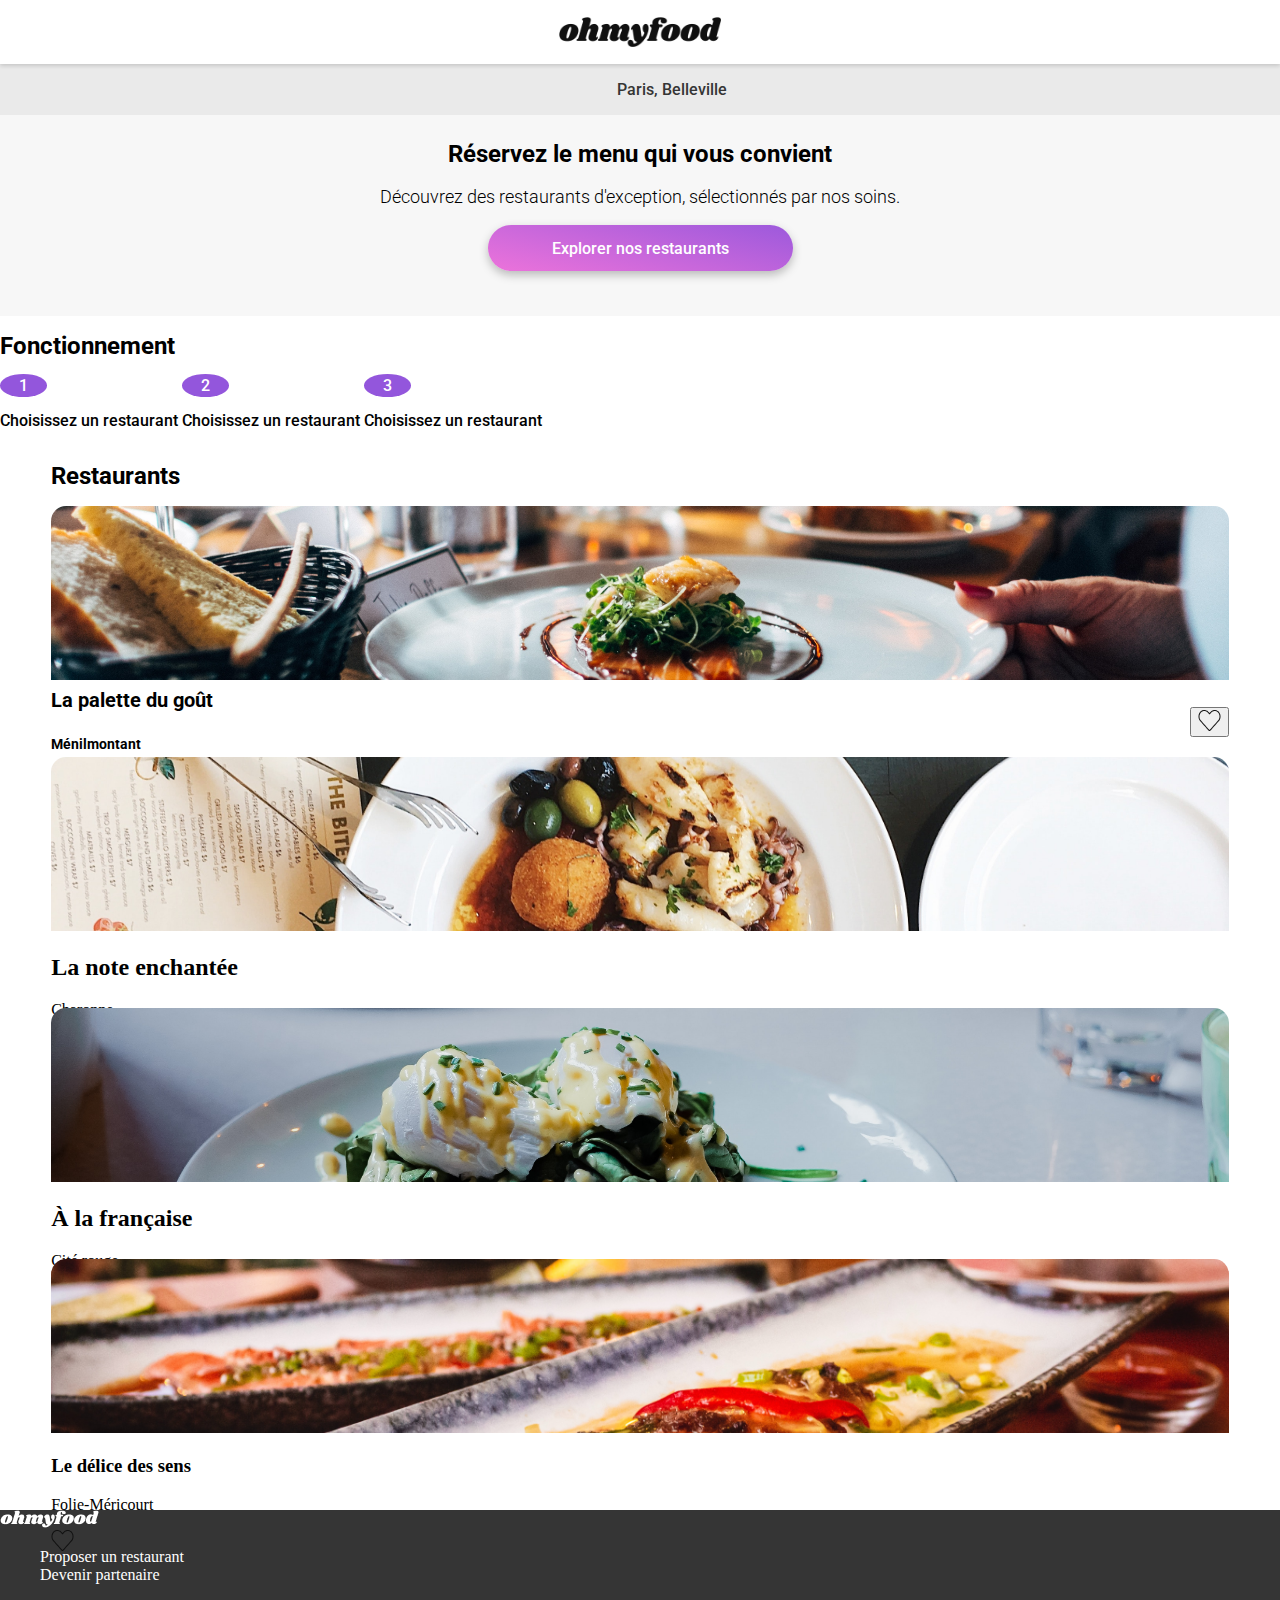
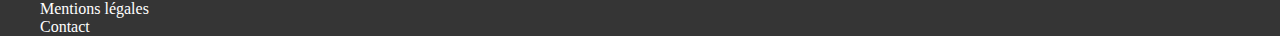
==== commit 88ecd5a3: "Stylised index section explanation" ====
--- a/index.html
+++ b/index.html
@@ -48,13 +48,13 @@
             <h1>Restaurants</h1>
             <article class="card">
                 <img src="assets/images/restaurants/jay-wennington-N_Y88TWmGwA-unsplash.jpg" alt="restaurant-1">
-                <div class="card-content">
-                    <div class="card-text">
+                <div class="card_content">
+                    <div class="card_text">
                         <h3>La palette du goût</h3>
                         <h5>Ménilmontant</h5>
                     </div>
-                    <div class="card-like">
-                        <img src="assets/icons/heart.png" alt="like">
+                    <div class="card_like">
+                        <button><img src="assets/icons/heart.png" alt="like"></button>
                     </div>
                 </div>
             </article>
@@ -96,7 +96,7 @@
             </article>
         </section>
     </main>
-    <footer>
+    <footer class="footer">
         <img src="assets/images/logo/ohmyfood_white.png" alt="logo">
         <div class="navbar">
             <ul class="navbar-list">
--- a/assets/style/style.css
+++ b/assets/style/style.css
@@ -1,14 +1,14 @@
-body {
+html, body {
   max-width: 100%;
   padding: 0;
   margin: 0;
 }
-body .header {
+html .header, body .header {
   display: flex;
   flex-direction: column;
   height: 115px;
 }
-body .header_logo {
+html .header_logo, body .header_logo {
   display: flex;
   flex-direction: row;
   justify-content: center;
@@ -17,11 +17,11 @@
   box-shadow: 0px 2px 4px rgba(0, 0, 0, 0.15);
   z-index: 1;
 }
-body .header_logo img {
+html .header_logo img, body .header_logo img {
   width: 162px;
   height: 30px;
 }
-body .header_localisation-bar {
+html .header_localisation-bar, body .header_localisation-bar {
   display: flex;
   flex-direction: row;
   justify-content: center;
@@ -33,18 +33,18 @@
   font: 500 16px "Roboto";
   color: #353535;
 }
-body .exploration {
+html .exploration, body .exploration {
   text-align: center;
   padding: 1vh 10vw 5vh;
   background: #F7F7F7;
 }
-body .exploration h1 {
+html .exploration h1, body .exploration h1 {
   font: 700 24px "Roboto";
 }
-body .exploration p {
+html .exploration p, body .exploration p {
   font: 300 18px "Roboto";
 }
-body .exploration button {
+html .exploration button, body .exploration button {
   background: linear-gradient(193.33deg, #9356dc -11.44%, #ff79da 123.93%);
   border: 0;
   border-radius: 25px;
@@ -53,31 +53,63 @@
   padding: 1.5vh 5vw;
   box-shadow: 0px 4px 10px rgba(0, 0, 0, 0.25);
 }
-body .exploration button:hover {
+html .exploration button:hover, body .exploration button:hover {
   background: linear-gradient(0deg, rgba(255, 255, 255, 0.15), rgba(255, 255, 255, 0.15)), linear-gradient(200.64deg, #9356DC -5.2%, #FF79DA 110.74%);
   box-shadow: 0px 4px 15px rgba(0, 0, 0, 0.35);
 }
-body .explanation h1 {
+html .explanation h1, body .explanation h1 {
   font: 700 24px "Roboto";
 }
-body .explanation_bar {
+html .explanation_bar, body .explanation_bar {
   display: inline-block;
 }
-body .explanation_bar p, body .explanation_bar span {
+html .explanation_bar p, html .explanation_bar span, body .explanation_bar p, body .explanation_bar span {
   font: 500 16px "Roboto";
 }
-body .explanation_bar span {
+html .explanation_bar span, body .explanation_bar span {
   color: white;
   background: #9356DC;
   border-radius: 50%;
   padding: 0.2vh 1.5vw;
 }
-body .explanation_bar i {
+html .explanation_bar i, body .explanation_bar i {
   color: #9356DC;
 }
-body .card {
-  max-width: 100%;
+html .restaurants, body .restaurants {
+  display: flex;
+  flex-direction: column;
+  padding: 0 4vw;
 }
-body .card > img {
-  max-width: 100%;
+html .restaurants h1, body .restaurants h1 {
+  font: 700 24px "Roboto";
+}
+html .restaurants .card, body .restaurants .card {
+  width: 100%;
+  height: 251px;
+}
+html .restaurants .card > img, body .restaurants .card > img {
+  width: 100%;
+  -o-object-fit: cover;
+     object-fit: cover;
+  height: 69%;
+  border-radius: 15px 15px 0 0;
+}
+html .restaurants .card_content, body .restaurants .card_content {
+  height: 31%;
+  display: flex;
+  flex-direction: row;
+  justify-content: space-between;
+  align-items: center;
+  font: 700 18px "Roboto";
+}
+html .restaurants .card_text, body .restaurants .card_text {
+  font: 300 17px "Roboto";
+}
+html .footer, body .footer {
+  background: #353535;
+  color: white;
+  margin: 0;
+}
+html .footer ul, body .footer ul {
+  list-style: none;
 }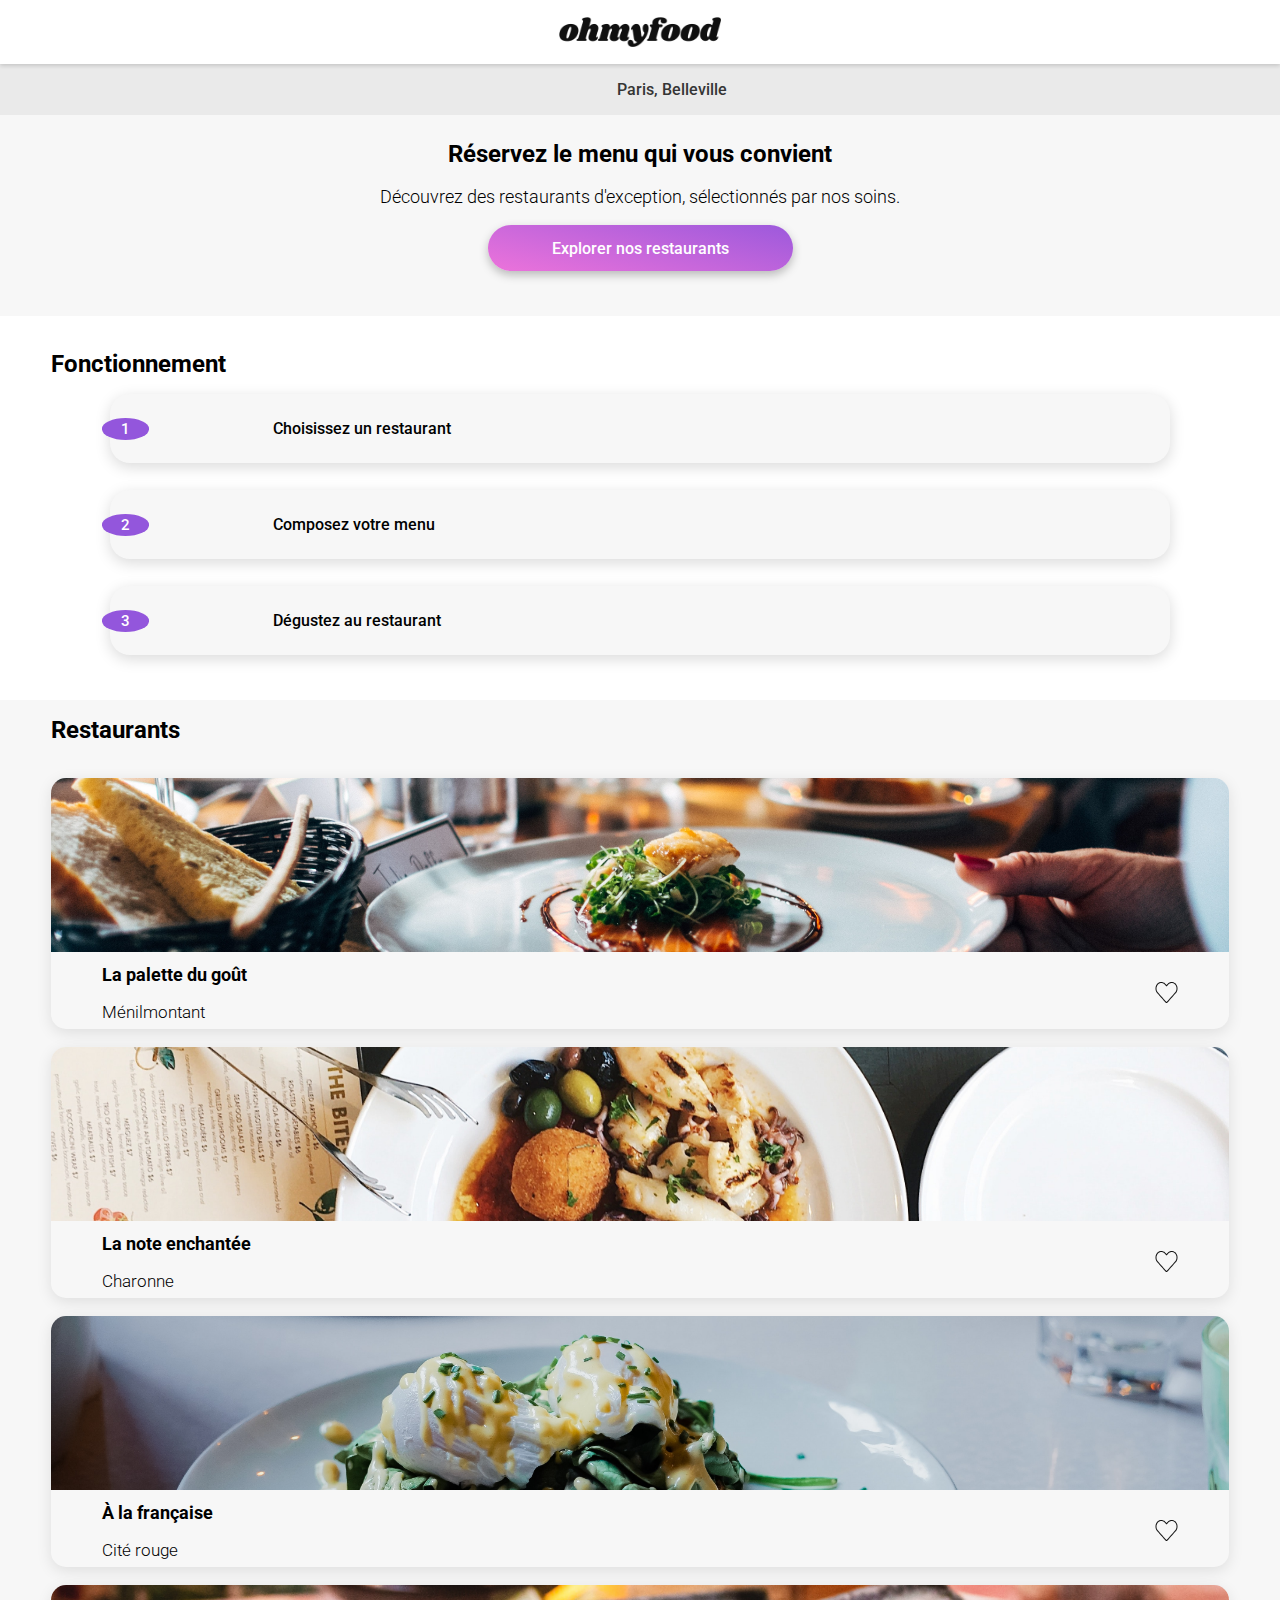
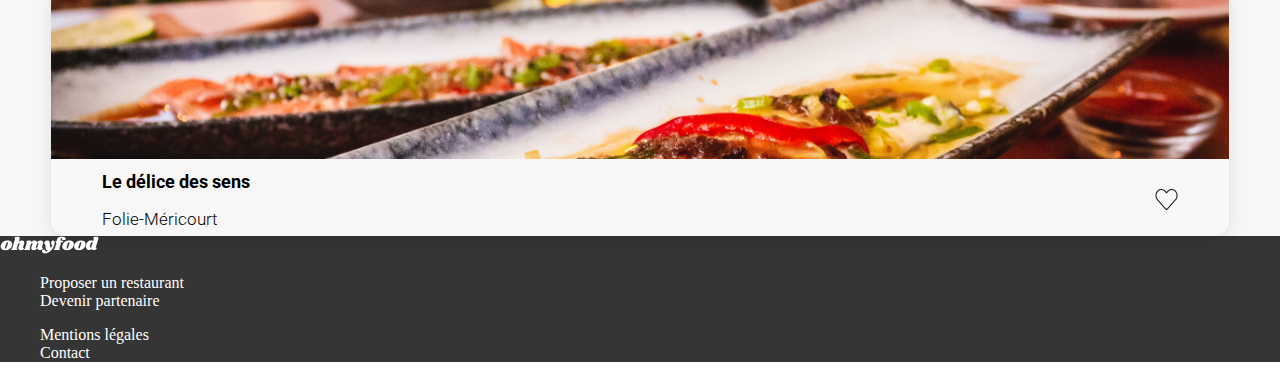
==== commit c3815510: "Amelioration index" ====
--- a/index.html
+++ b/index.html
@@ -28,21 +28,23 @@
         </section>
         <section class="explanation">
             <h1>Fonctionnement</h1>
-            <article class="explanation_bar">
-                <span>1</span>
-                <i class="fa-solid fa-mobile-screen-button"></i>
-                <p>Choisissez un restaurant</p>
-            </article>
-            <article class="explanation_bar">
-                <span>2</span>
-                <i class="fa-solid fa-list-ul"></i>
-                <p>Choisissez un restaurant</p>
-            </article>
-            <article class="explanation_bar">
-                <span>3</span>
-                <i class="fa-solid fa-store"></i>
-                <p>Choisissez un restaurant</p>
-            </article>
+            <div class="explanation_container">
+                <article class="explanation_bar">
+                    <span>1</span>
+                    <i class="fa-solid fa-mobile-screen-button"></i>
+                    <p>Choisissez un restaurant</p>
+                </article>
+                <article class="explanation_bar">
+                    <span>2</span>
+                    <i class="fa-solid fa-list-ul"></i>
+                    <p>Composez votre menu</p>
+                </article>
+                <article class="explanation_bar">
+                    <span>3</span>
+                    <i class="fa-solid fa-store"></i>
+                    <p>Dégustez au restaurant</p>
+                </article>
+            </div>
         </section>
         <section class="restaurants">
             <h1>Restaurants</h1>
@@ -50,47 +52,47 @@
                 <img src="assets/images/restaurants/jay-wennington-N_Y88TWmGwA-unsplash.jpg" alt="restaurant-1">
                 <div class="card_content">
                     <div class="card_text">
-                        <h3>La palette du goût</h3>
-                        <h5>Ménilmontant</h5>
+                        <h2>La palette du goût</h2>
+                        <p>Ménilmontant</p>
                     </div>
                     <div class="card_like">
-                        <button><img src="assets/icons/heart.png" alt="like"></button>
+                        <input type="image" src="assets/icons/heart.png" alt="like">
                     </div>
                 </div>
             </article>
             <article class="card">
                 <img src="assets/images/restaurants/stil-u2Lp8tXIcjw-unsplash.jpg" alt="restaurant-2">
-                <div class="card-content">
-                    <div class="card-text">
+                <div class="card_content">
+                    <div class="card_text">
                         <h2>La note enchantée</h2>
                         <p>Charonne</p>
                     </div>
-                    <div class="card-like">
-                        <img src="assets/icons/heart.png" alt="like">
+                    <div class="card_like">
+                        <input type="image" src="assets/icons/heart.png" alt="like">
                     </div>
                 </div>
             </article>
             <article class="card">
                 <img src="assets/images/restaurants/toa-heftiba-DQKerTsQwi0-unsplash.jpg" alt="restaurant-3">
-                <div class="card-content">
-                    <div class="card-text">
+                <div class="card_content">
+                    <div class="card_text">
                         <h2>À la française</h2>
                         <p>Cité rouge</p>
                     </div>
-                    <div class="card-like">
-                        <img src="assets/icons/heart.png" alt="like">
+                    <div class="card_like">
+                        <input type="image" src="assets/icons/heart.png" alt="like">
                     </div>
                 </div>
             </article>
             <article class="card">
                 <img src="assets/images/restaurants/louis-hansel-shotsoflouis-qNBGVyOCY8Q-unsplash.jpg" alt="restaurant-4">
-                <div class="card-content">
-                    <div class="card-text">
-                        <h3>Le délice des sens</h3>
+                <div class="card_content">
+                    <div class="card_text">
+                        <h2>Le délice des sens</h2>
                         <p>Folie-Méricourt</p>
                     </div>
-                    <div class="card-like">
-                        <img src="assets/icons/heart.png" alt="like">
+                    <div class="card_like">
+                        <input type="image" src="assets/icons/heart.png" alt="like">
                     </div>
                 </div>
             </article>
--- a/assets/style/style.css
+++ b/assets/style/style.css
@@ -56,12 +56,32 @@
 html .exploration button:hover, body .exploration button:hover {
   background: linear-gradient(0deg, rgba(255, 255, 255, 0.15), rgba(255, 255, 255, 0.15)), linear-gradient(200.64deg, #9356DC -5.2%, #FF79DA 110.74%);
   box-shadow: 0px 4px 15px rgba(0, 0, 0, 0.35);
+  transition: 3s;
+}
+html .explanation, body .explanation {
+  display: flex;
+  flex-direction: column;
+  padding: 2vh 4vw 5vh;
 }
 html .explanation h1, body .explanation h1 {
   font: 700 24px "Roboto";
 }
+html .explanation_container, body .explanation_container {
+  display: flex;
+  flex-direction: column;
+  align-items: center;
+  row-gap: 3vh;
+}
 html .explanation_bar, body .explanation_bar {
-  display: inline-block;
+  display: flex;
+  align-items: center;
+  -moz-column-gap: 4.5vw;
+       column-gap: 4.5vw;
+  background: #F7F7F7;
+  box-shadow: 0px 4px 15px rgba(0, 0, 0, 0.15);
+  border-radius: 20px;
+  width: 90%;
+  padding: 1vh 0;
 }
 html .explanation_bar p, html .explanation_bar span, body .explanation_bar p, body .explanation_bar span {
   font: 500 16px "Roboto";
@@ -71,14 +91,19 @@
   background: #9356DC;
   border-radius: 50%;
   padding: 0.2vh 1.5vw;
+  position: relative;
+  right: 8px;
+  font-size: 15px;
 }
-html .explanation_bar i, body .explanation_bar i {
+html .explanation_bar:hover i, body .explanation_bar:hover i {
   color: #9356DC;
 }
 html .restaurants, body .restaurants {
   display: flex;
   flex-direction: column;
+  row-gap: 2vh;
   padding: 0 4vw;
+  background: #F7F7F7;
 }
 html .restaurants h1, body .restaurants h1 {
   font: 700 24px "Roboto";
@@ -86,6 +111,14 @@
 html .restaurants .card, body .restaurants .card {
   width: 100%;
   height: 251px;
+  box-shadow: 0px 4px 15px rgba(0, 0, 0, 0.1);
+  border-radius: 15px;
+}
+html .restaurants .card h2, body .restaurants .card h2 {
+  font: 700 18px "Roboto";
+}
+html .restaurants .card p, body .restaurants .card p {
+  font: 300 17px "Roboto";
 }
 html .restaurants .card > img, body .restaurants .card > img {
   width: 100%;
@@ -100,10 +133,7 @@
   flex-direction: row;
   justify-content: space-between;
   align-items: center;
-  font: 700 18px "Roboto";
-}
-html .restaurants .card_text, body .restaurants .card_text {
-  font: 300 17px "Roboto";
+  padding: 0 4vw;
 }
 html .footer, body .footer {
   background: #353535;
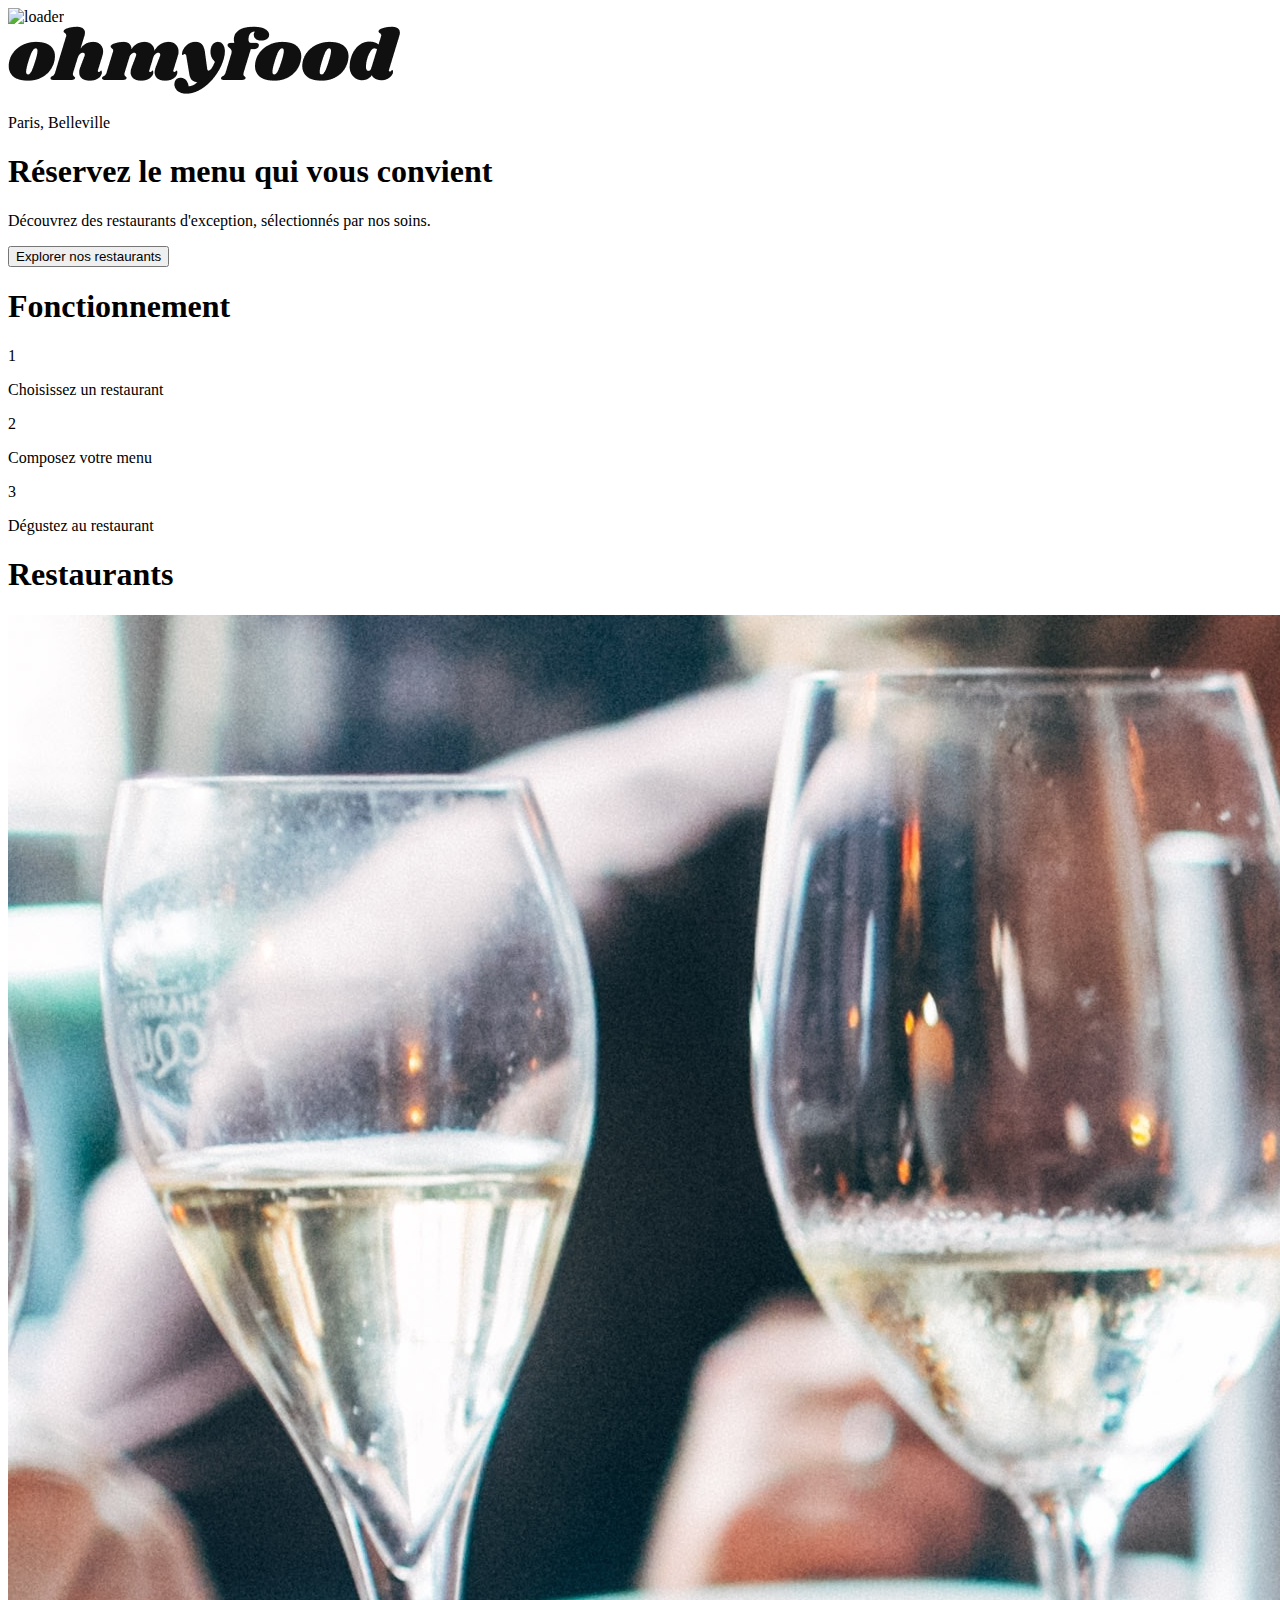
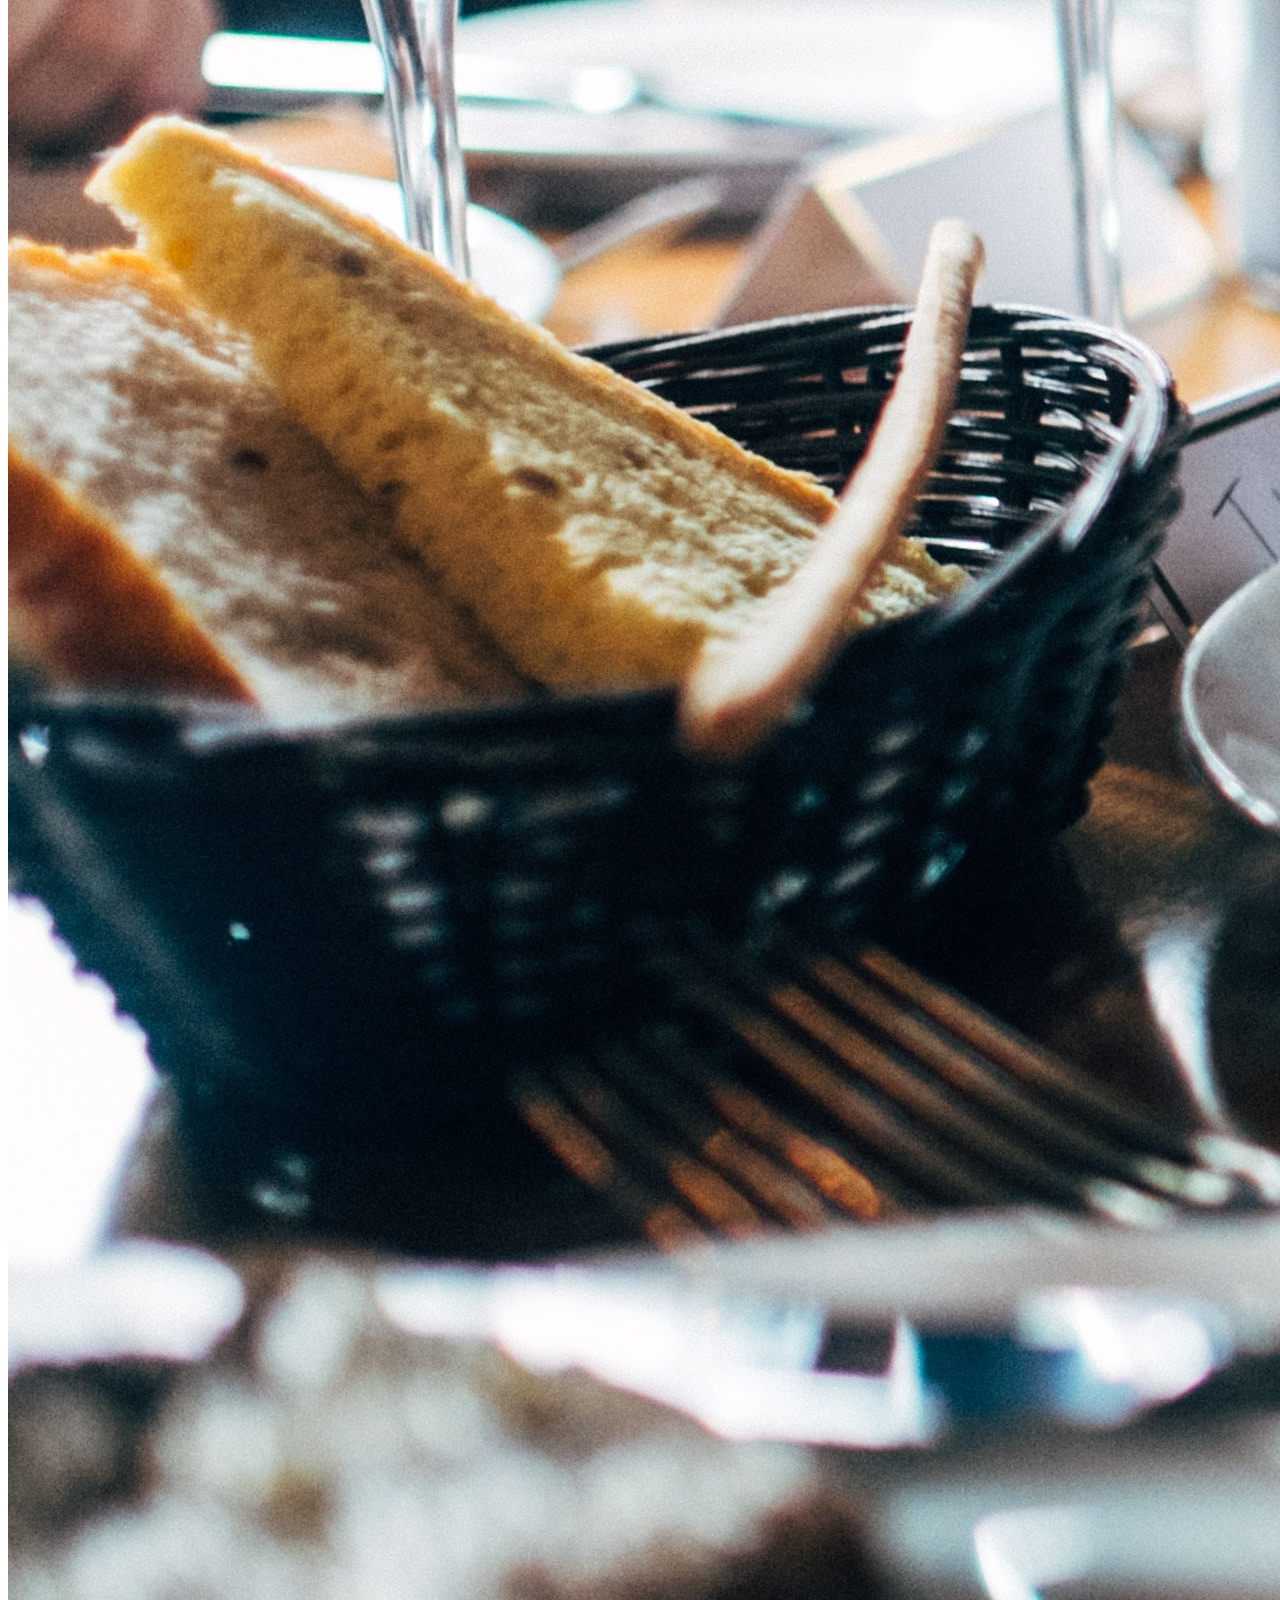
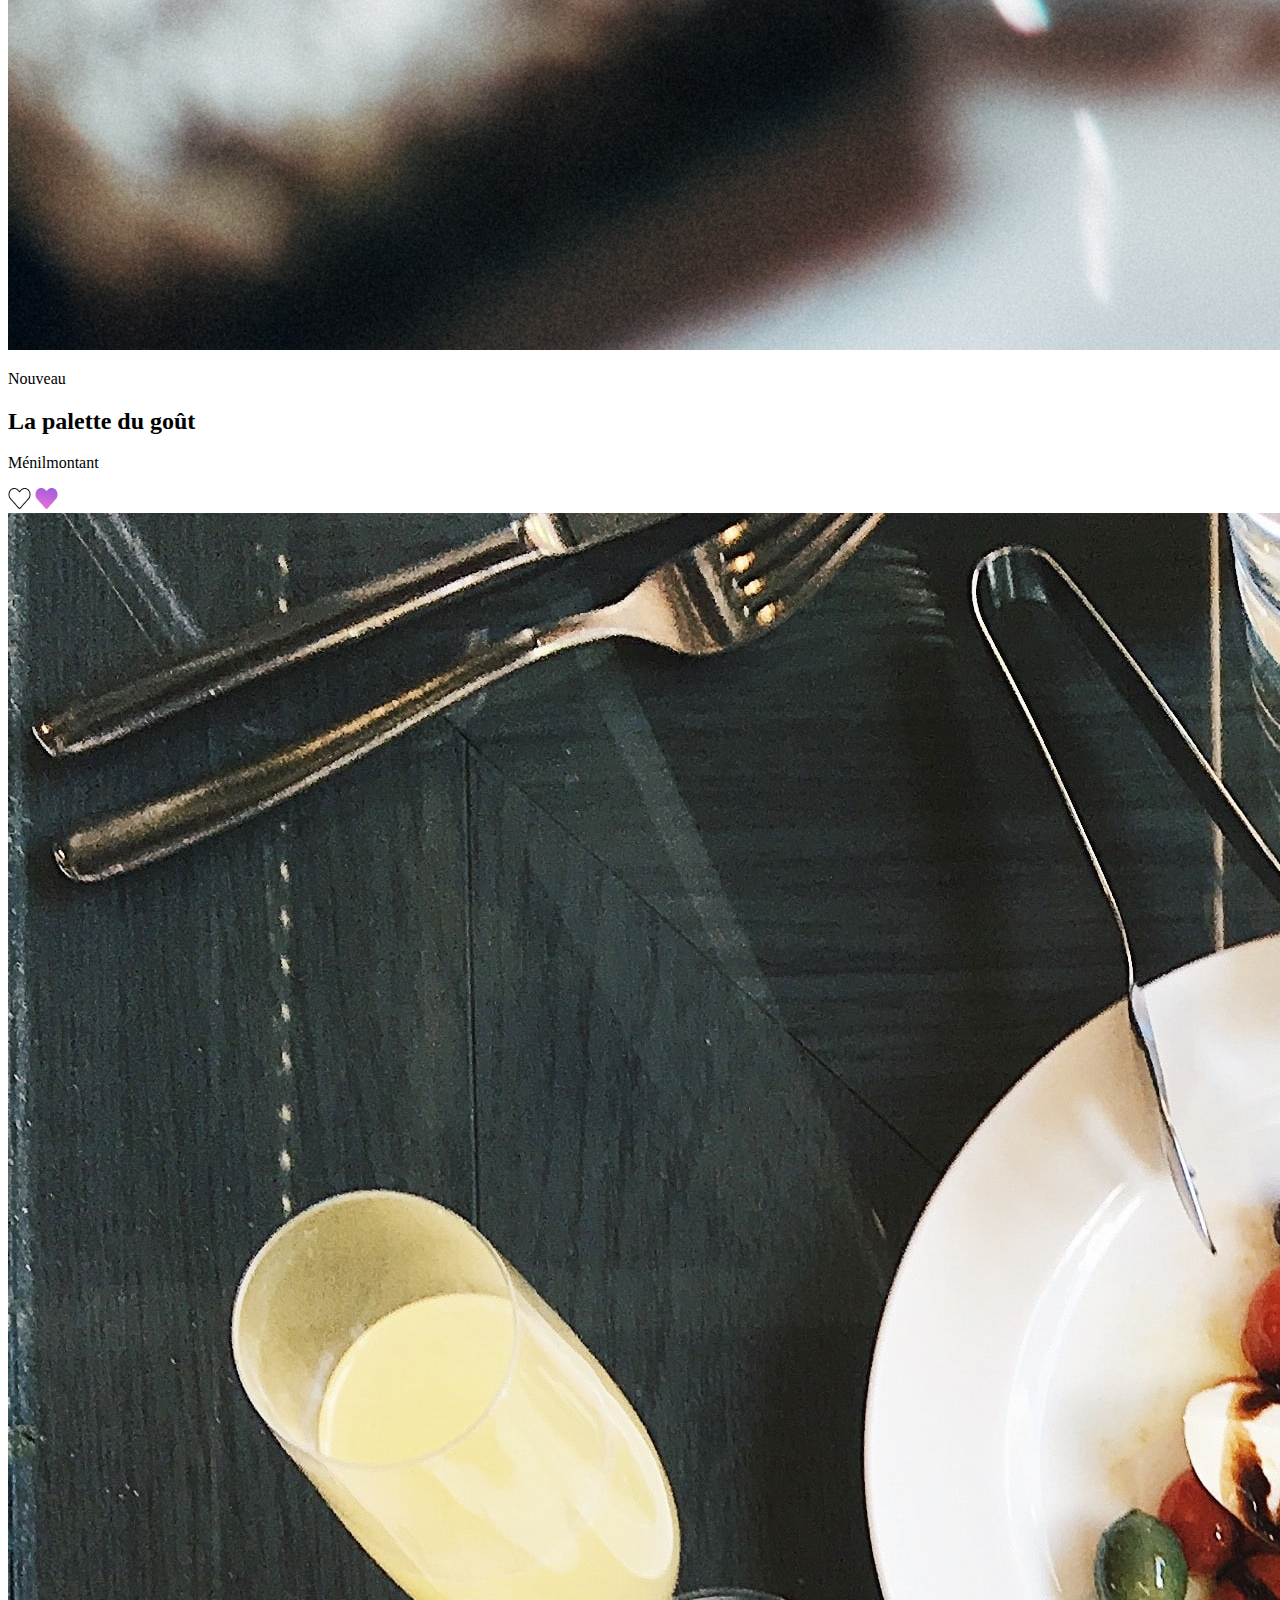
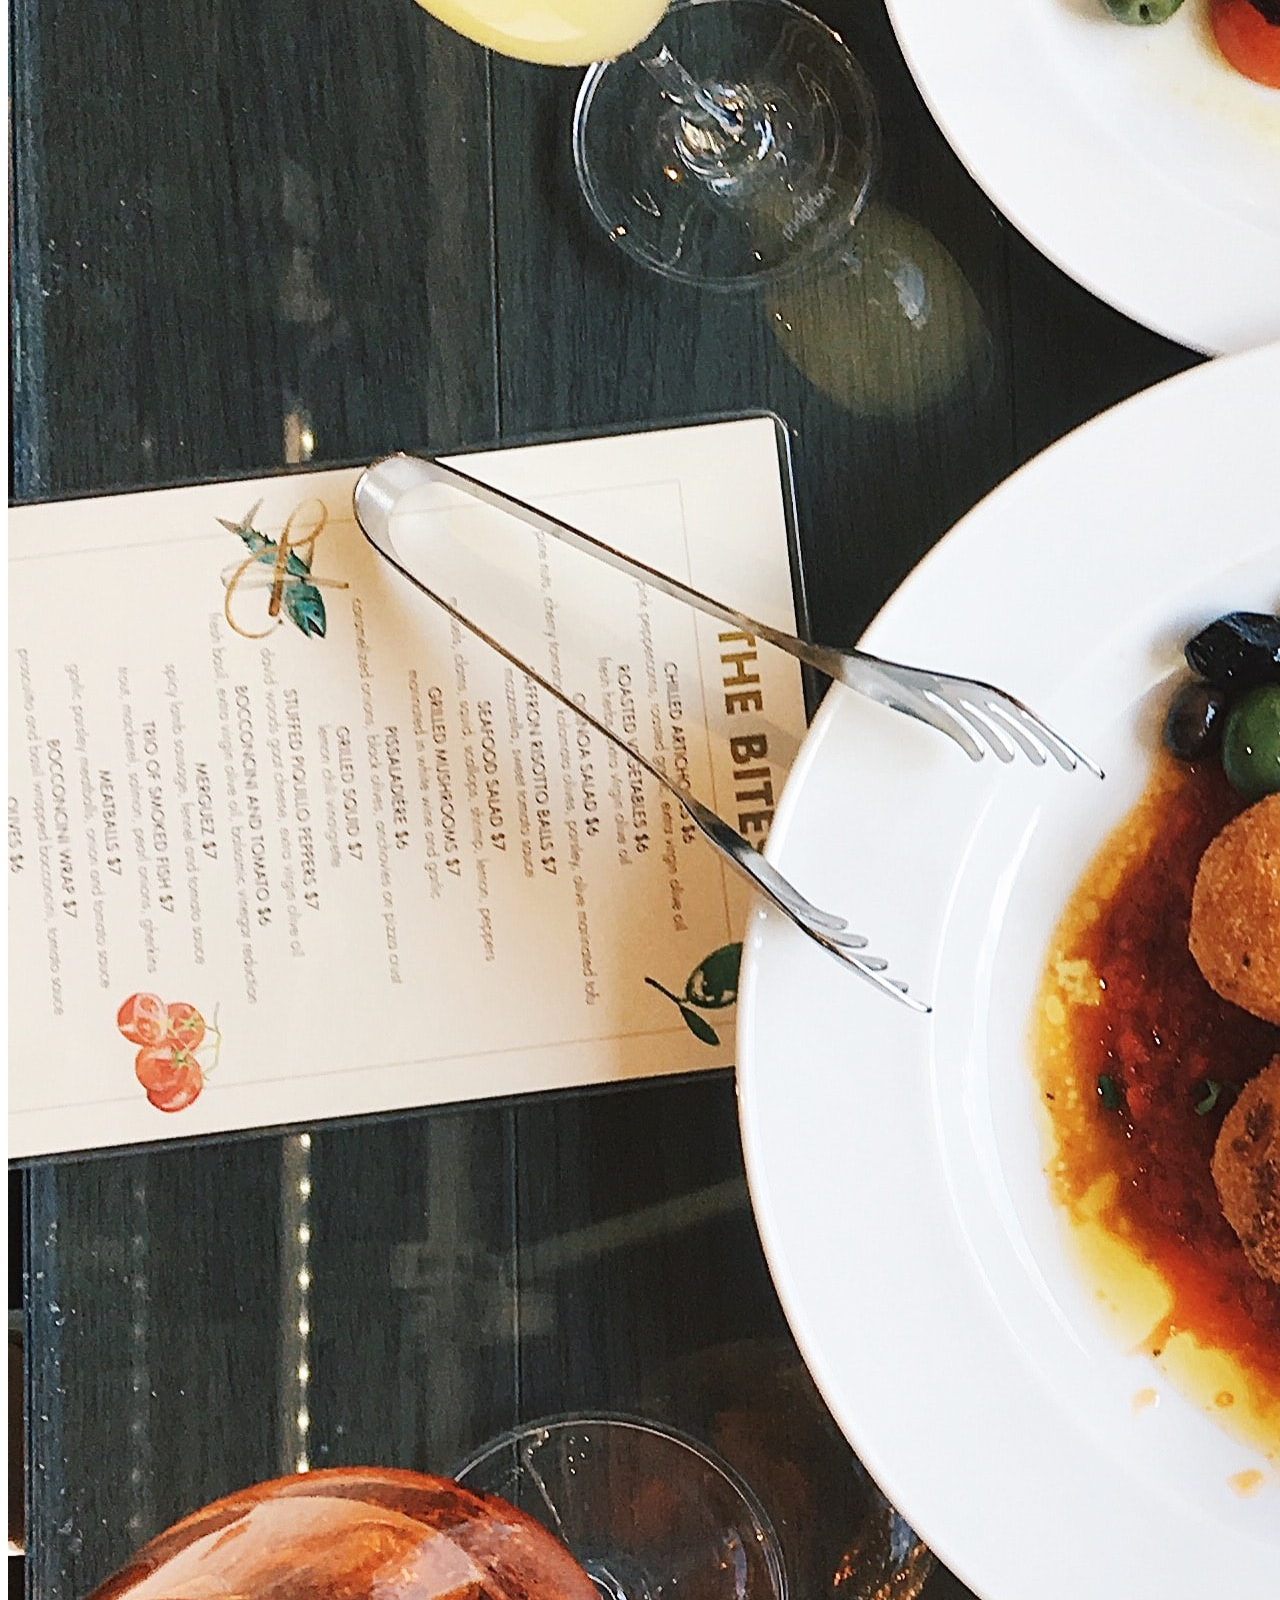
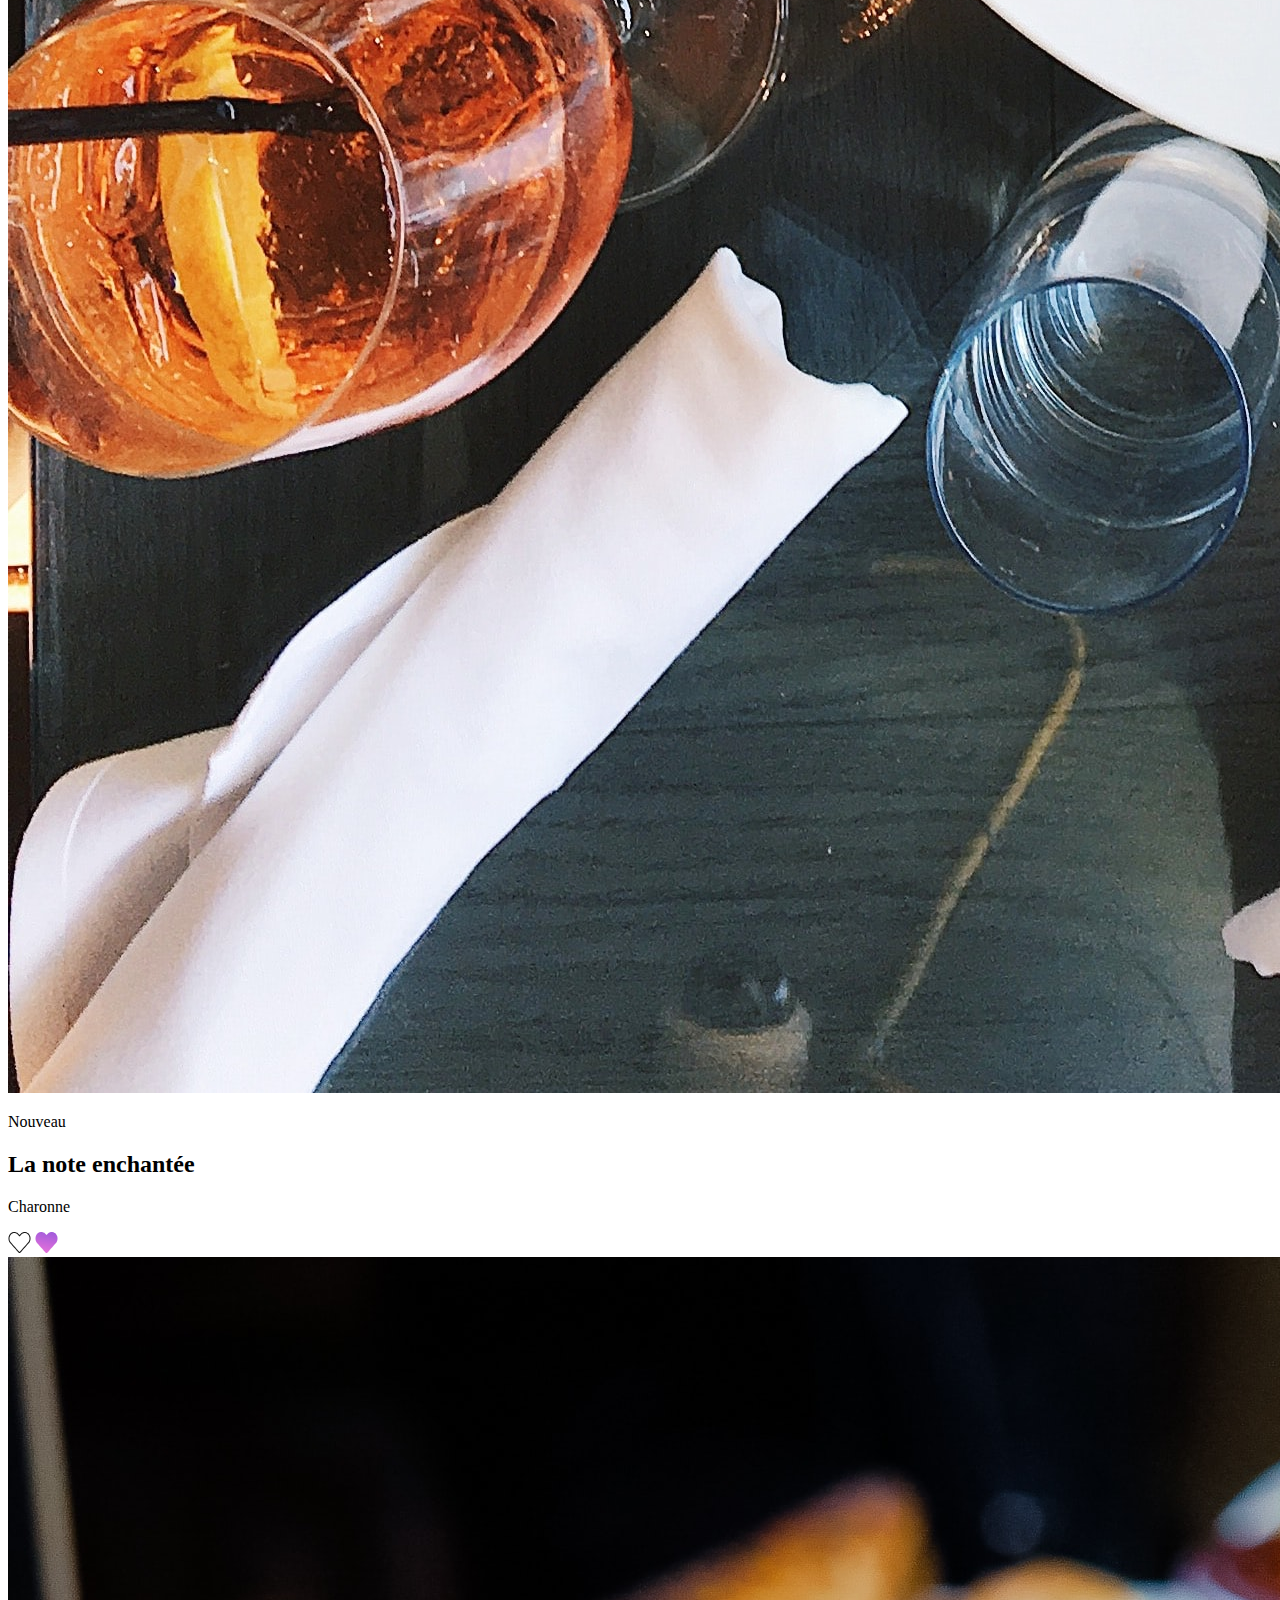
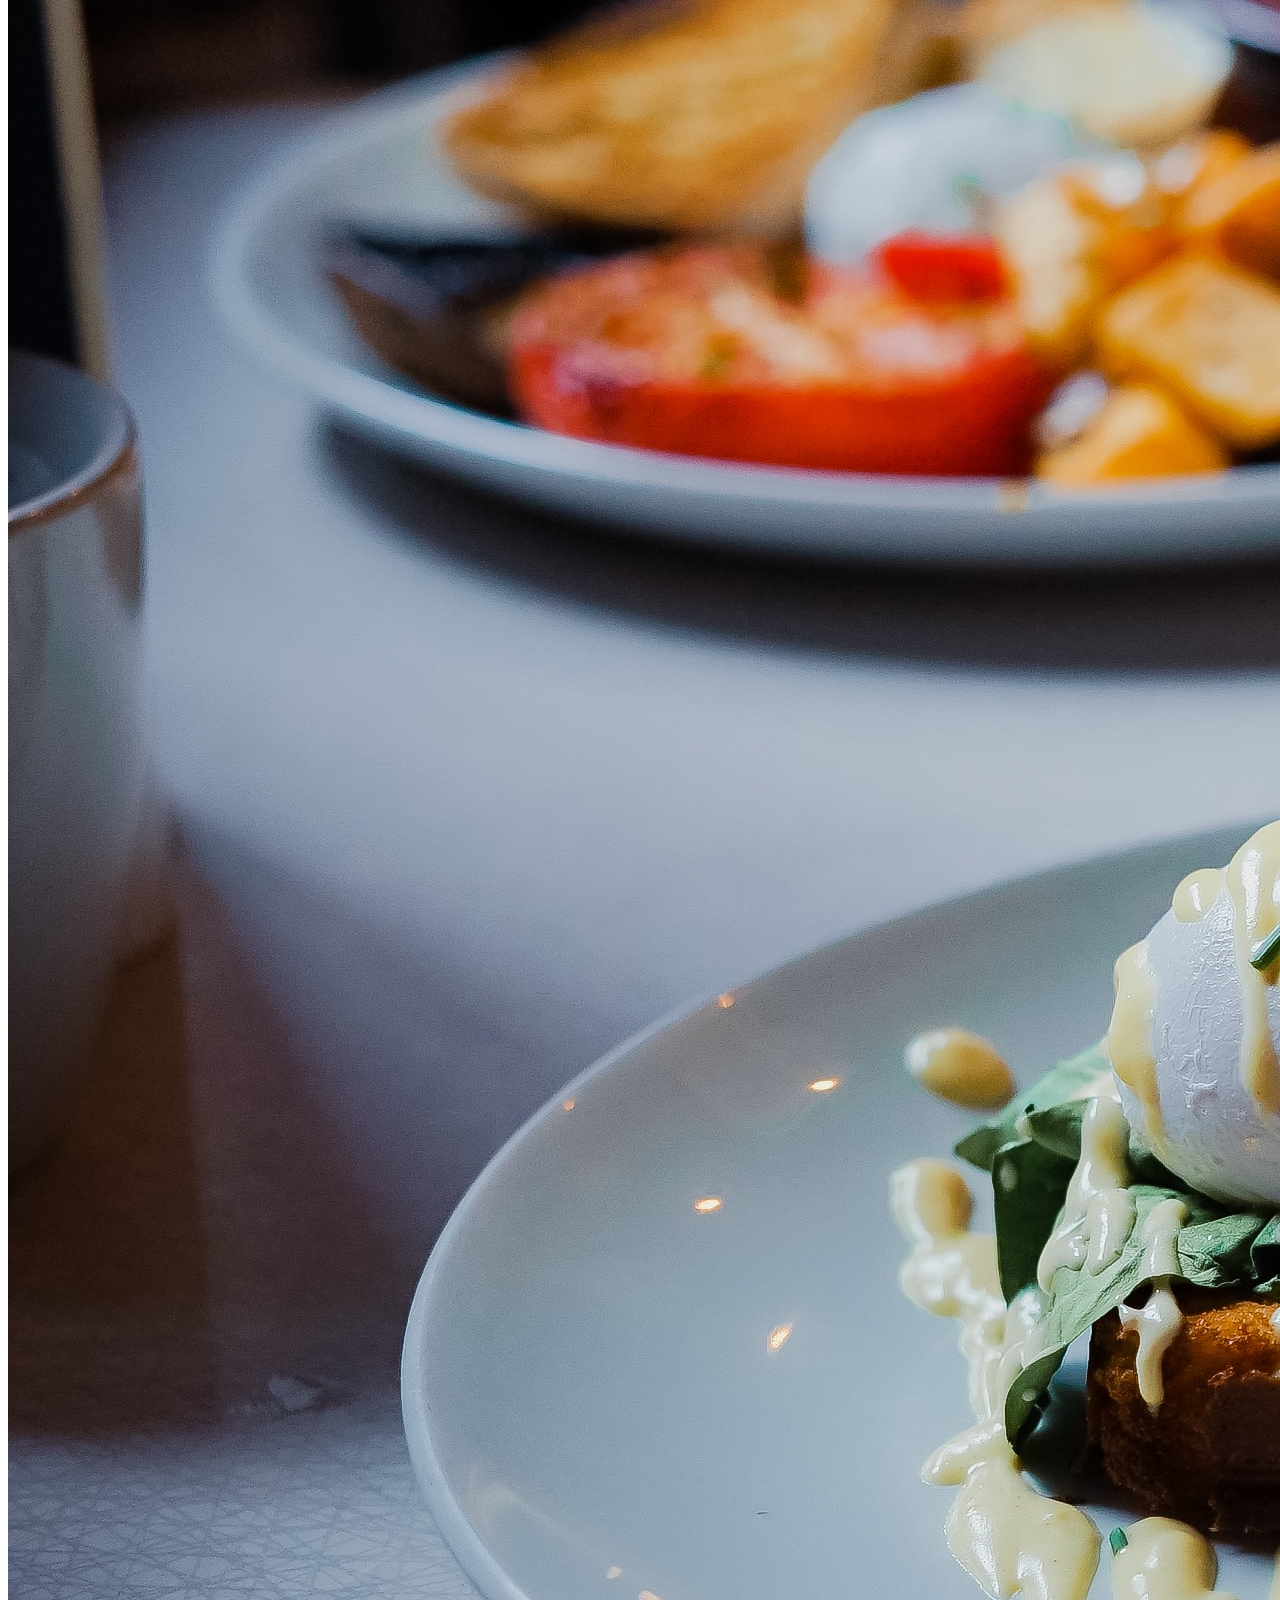
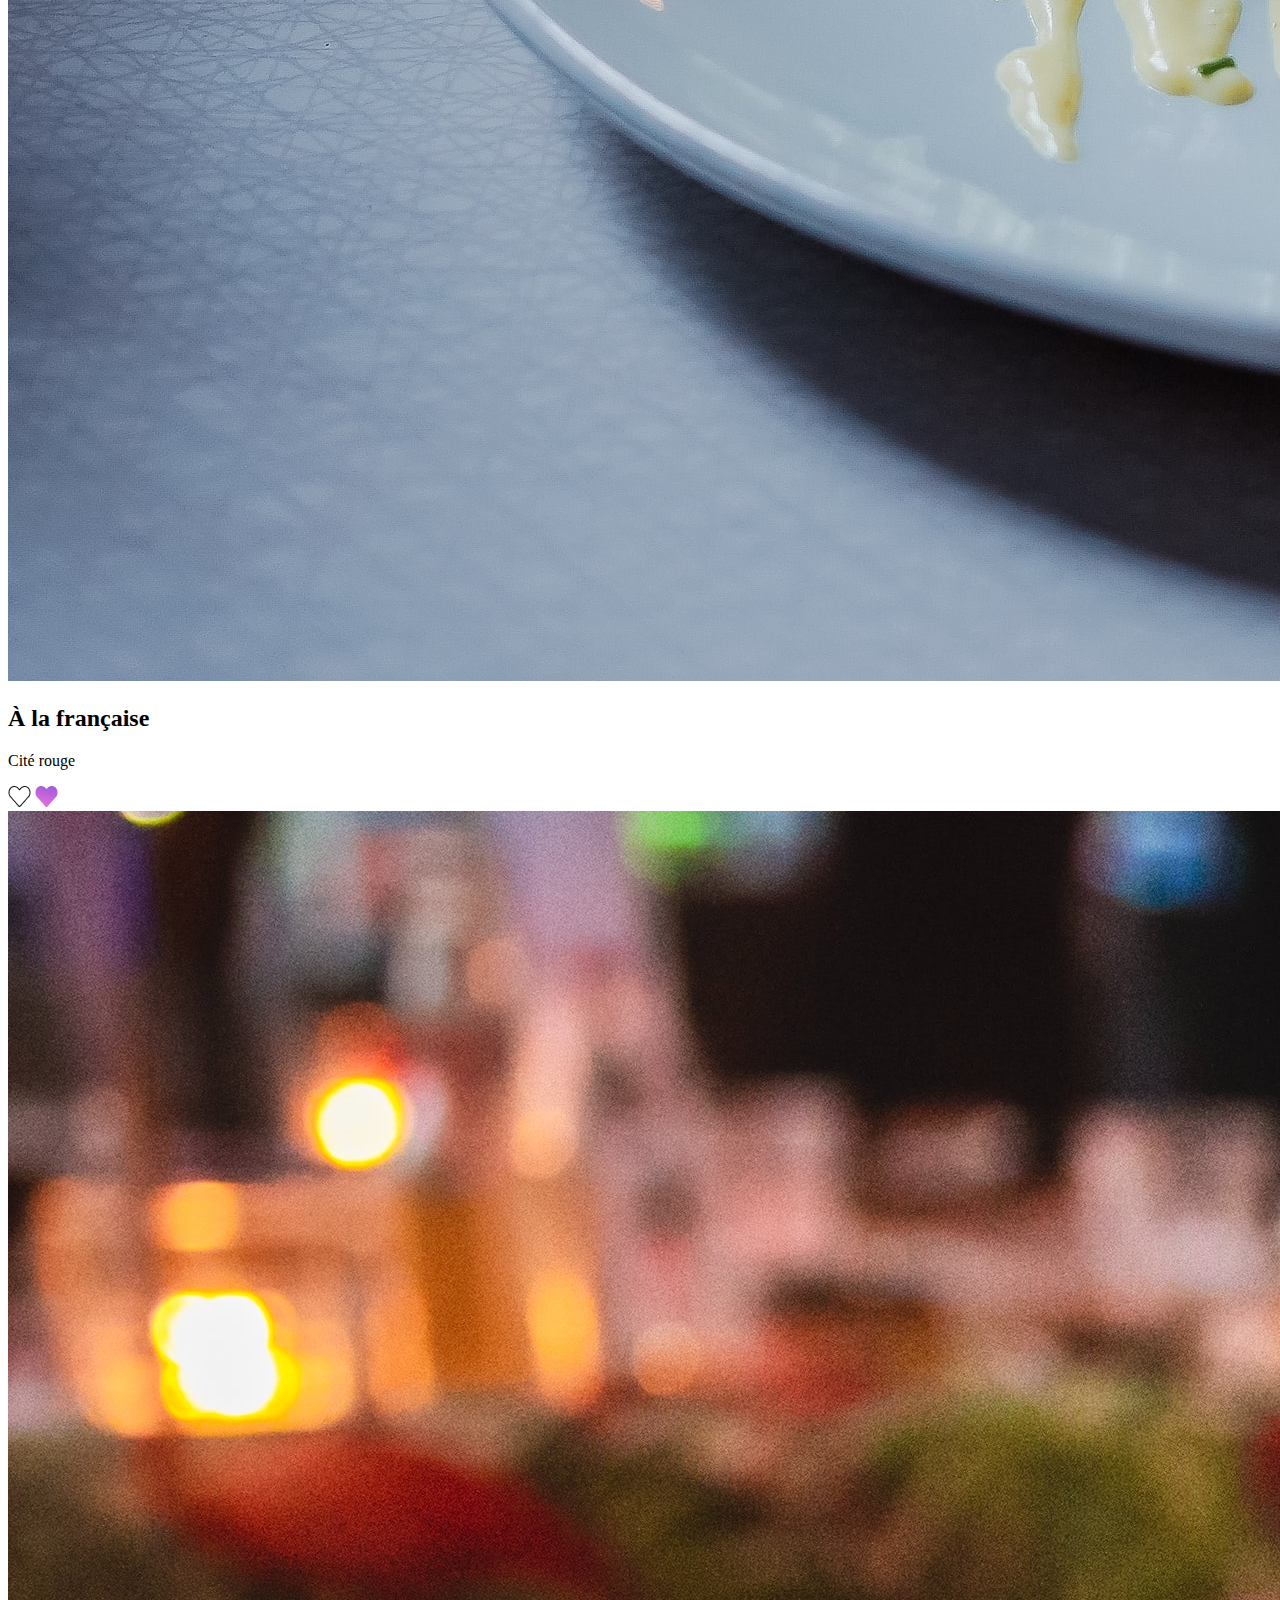
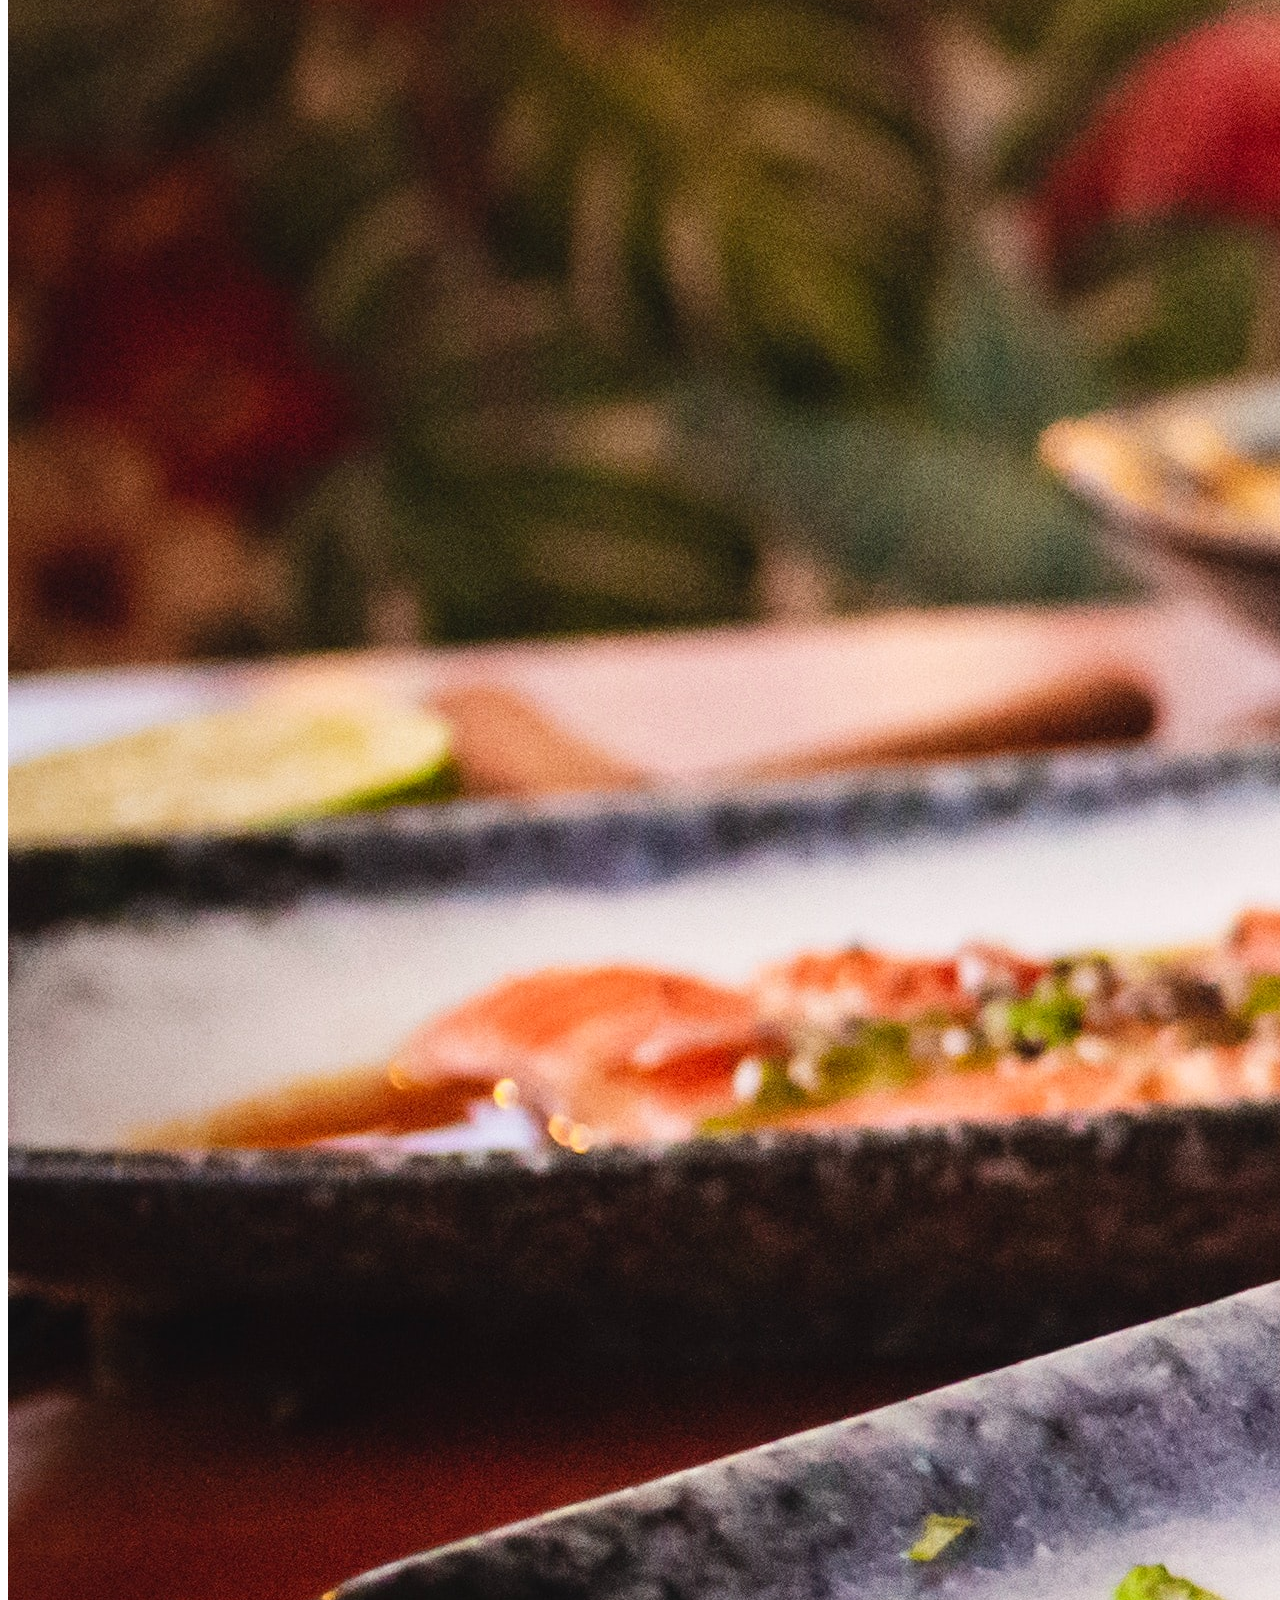
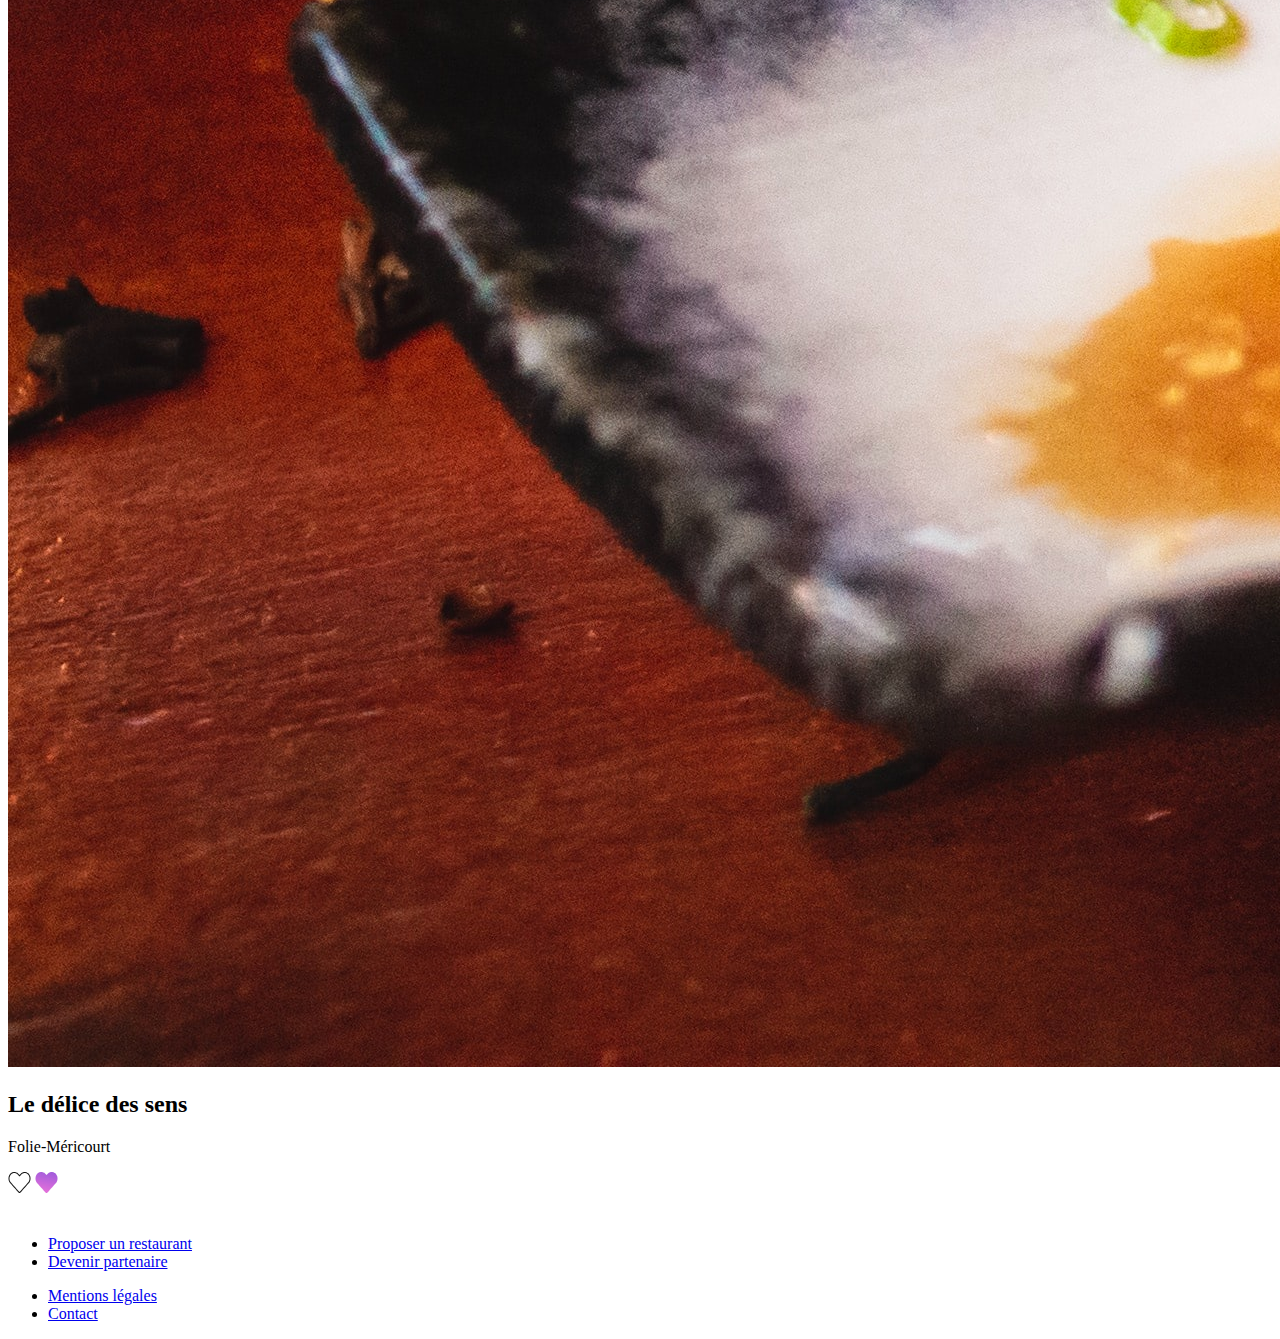
==== commit 3f878b59: "Try fixing page linking for github pages" ====
--- a/index.html
+++ b/index.html
@@ -6,110 +6,121 @@
     <title>Ohmyfood</title>
     <link rel="preconnect" href="https://fonts.googleapis.com">
     <link rel="preconnect" href="https://fonts.gstatic.com" crossorigin>
-    <link href="https://fonts.googleapis.com/css2?family=Roboto:wght@300;500;700&family=Shrikhand&display=swap" rel="stylesheet">
+    <link href="https://fonts.googleapis.com/css2?family=Roboto:wght@300;400;500;700&family=Shrikhand&display=swap" rel="stylesheet">
     <link rel="stylesheet" href="https://cdnjs.cloudflare.com/ajax/libs/font-awesome/6.4.0/css/all.min.css" integrity="sha512-iecdLmaskl7CVkqkXNQ/ZH/XLlvWZOJyj7Yy7tcenmpD1ypASozpmT/E0iPtmFIB46ZmdtAc9eNBvH0H/ZpiBw==" crossorigin="anonymous" referrerpolicy="no-referrer" />
-    <link rel="stylesheet" href="assets/style/style.css">
+    <link rel="stylesheet" href="assets/style/main.css">
 </head>
 <body>
-    <header class="header">
-        <div class="header_logo">
-            <img src="assets/images/logo/ohmyfood.png" alt="logo">
-        </div>
-        <div class="header_localisation-bar">
-            <i class="fa-solid fa-location-dot"></i>
-            <p>Paris, Belleville</p>
-        </div>
-    </header>
-    <main>
-        <section class="exploration">
-            <h1>Réservez le menu qui vous convient</h1>
-            <p>Découvrez des restaurants d'exception, sélectionnés par nos soins.</p>
-            <button>Explorer nos restaurants</button>
-        </section>
-        <section class="explanation">
-            <h1>Fonctionnement</h1>
-            <div class="explanation_container">
-                <article class="explanation_bar">
-                    <span>1</span>
-                    <i class="fa-solid fa-mobile-screen-button"></i>
-                    <p>Choisissez un restaurant</p>
+    <div class="loader">
+        <img src="assets/icons/loader.svg" alt="loader">
+    </div>
+    <div class="body_loading">
+        <header class="header">
+            <div class="header_logo">
+                <img src="assets/images/logo/ohmyfood.png" alt="logo">
+            </div>
+            <div class="header_localisation-bar">
+                <i class="fa-solid fa-location-dot"></i>
+                <p>Paris, Belleville</p>
+            </div>
+        </header>
+        <main>
+            <section class="exploration">
+                <h1>Réservez le menu qui vous convient</h1>
+                <p>Découvrez des restaurants d'exception, sélectionnés par nos soins.</p>
+                <button>Explorer nos restaurants</button>
+            </section>
+            <section class="explanation">
+                <h1>Fonctionnement</h1>
+                <div class="explanation_container">
+                    <article class="explanation_bar" id="bar1">
+                        <span>1</span>
+                        <i class="fa-solid fa-mobile-screen-button"></i>
+                        <p>Choisissez un restaurant</p>
+                    </article>
+                    <article class="explanation_bar" id="bar2">
+                        <span>2</span>
+                        <i class="fa-solid fa-list-ul"></i>
+                        <p>Composez votre menu</p>
+                    </article>
+                    <article class="explanation_bar" id="bar3">
+                        <span>3</span>
+                        <i class="fa-solid fa-store"></i>
+                        <p>Dégustez au restaurant</p>
+                    </article>
+                </div>
+            </section>
+            <section class="restaurants">
+                <h1>Restaurants</h1>
+                <article class="card" id="card_1" onclick="window.open('./restaurants/palette_du_gout.html')">
+                    <img src="assets/images/restaurants/jay-wennington-N_Y88TWmGwA-unsplash.jpg" alt="restaurant-1">
+                    <p class="card_badge">Nouveau</p>
+                    <div class="card_content">
+                        <div class="card_text">
+                            <h2>La palette du goût</h2>
+                            <p>Ménilmontant</p>
+                        </div>
+                        <div class="card_like">
+                            <input type="image" src="assets/icons/heart.png" alt="like" class="card_unliked">
+                            <input type="image" src="assets/icons/heart-liked.png" alt="liked" class="card_liked">
+                        </div>
+                    </div>
                 </article>
-                <article class="explanation_bar">
-                    <span>2</span>
-                    <i class="fa-solid fa-list-ul"></i>
-                    <p>Composez votre menu</p>
+                <article class="card" id="card_2" onclick="window.open('/restaurants/note_enchantee.html')">
+                    <img src="assets/images/restaurants/stil-u2Lp8tXIcjw-unsplash.jpg" alt="restaurant-2">
+                    <p class="card_badge">Nouveau</p>
+                    <div class="card_content">
+                        <div class="card_text">
+                            <h2>La note enchantée</h2>
+                            <p>Charonne</p>
+                        </div>
+                        <div class="card_like">
+                            <input type="image" src="assets/icons/heart.png" alt="like" class="card_unliked">
+                            <input type="image" src="assets/icons/heart-liked.png" alt="liked" class="card_liked">
+                        </div>
+                    </div>
                 </article>
-                <article class="explanation_bar">
-                    <span>3</span>
-                    <i class="fa-solid fa-store"></i>
-                    <p>Dégustez au restaurant</p>
+                <article class="card" id="card_3" onclick="window.open('/restaurants/a_la_francaise.html')">
+                    <img src="assets/images/restaurants/toa-heftiba-DQKerTsQwi0-unsplash.jpg" alt="restaurant-3">
+                    <div class="card_content">
+                        <div class="card_text">
+                            <h2>À la française</h2>
+                            <p>Cité rouge</p>
+                        </div>
+                        <div class="card_like">
+                            <input type="image" src="assets/icons/heart.png" alt="like" class="card_unliked">
+                            <input type="image" src="assets/icons/heart-liked.png" alt="liked" class="card_liked">
+                        </div>
+                    </div>
                 </article>
+                <article class="card" id="card_4" onclick="window.open('/restaurants/delice_des_sens.html')">
+                    <img src="assets/images/restaurants/louis-hansel-shotsoflouis-qNBGVyOCY8Q-unsplash.jpg" alt="restaurant-4">
+                    <div class="card_content">
+                        <div class="card_text">
+                            <h2>Le délice des sens</h2>
+                            <p>Folie-Méricourt</p>
+                        </div>
+                        <div class="card_like">
+                            <input type="image" src="assets/icons/heart.png" alt="like" class="card_unliked">
+                            <input type="image" src="assets/icons/heart-liked.png" alt="liked" class="card_liked">
+                        </div>
+                    </div>
+                </article>
+            </section>
+        </main>
+        <footer class="footer">
+            <img src="../assets/images/logo/ohmyfood_white.png" alt="logo">
+            <div class="navbar">
+                <ul class="navbar_list">
+                    <li><a href="#"><i class="fa-solid fa-utensils"></i>Proposer un restaurant</a></li>
+                    <li><a href="#"><i class="fa-solid fa-handshake-angle"></i>Devenir partenaire</a></li>
+                </ul>
+                <ul class="navbar_list-lighter">
+                    <li><a href="#">Mentions légales</a></li>
+                    <li><a href="mailto:mail@ohmyfood.fr">Contact</a></li>
+                </ul>
             </div>
-        </section>
-        <section class="restaurants">
-            <h1>Restaurants</h1>
-            <article class="card">
-                <img src="assets/images/restaurants/jay-wennington-N_Y88TWmGwA-unsplash.jpg" alt="restaurant-1">
-                <div class="card_content">
-                    <div class="card_text">
-                        <h2>La palette du goût</h2>
-                        <p>Ménilmontant</p>
-                    </div>
-                    <div class="card_like">
-                        <input type="image" src="assets/icons/heart.png" alt="like">
-                    </div>
-                </div>
-            </article>
-            <article class="card">
-                <img src="assets/images/restaurants/stil-u2Lp8tXIcjw-unsplash.jpg" alt="restaurant-2">
-                <div class="card_content">
-                    <div class="card_text">
-                        <h2>La note enchantée</h2>
-                        <p>Charonne</p>
-                    </div>
-                    <div class="card_like">
-                        <input type="image" src="assets/icons/heart.png" alt="like">
-                    </div>
-                </div>
-            </article>
-            <article class="card">
-                <img src="assets/images/restaurants/toa-heftiba-DQKerTsQwi0-unsplash.jpg" alt="restaurant-3">
-                <div class="card_content">
-                    <div class="card_text">
-                        <h2>À la française</h2>
-                        <p>Cité rouge</p>
-                    </div>
-                    <div class="card_like">
-                        <input type="image" src="assets/icons/heart.png" alt="like">
-                    </div>
-                </div>
-            </article>
-            <article class="card">
-                <img src="assets/images/restaurants/louis-hansel-shotsoflouis-qNBGVyOCY8Q-unsplash.jpg" alt="restaurant-4">
-                <div class="card_content">
-                    <div class="card_text">
-                        <h2>Le délice des sens</h2>
-                        <p>Folie-Méricourt</p>
-                    </div>
-                    <div class="card_like">
-                        <input type="image" src="assets/icons/heart.png" alt="like">
-                    </div>
-                </div>
-            </article>
-        </section>
-    </main>
-    <footer class="footer">
-        <img src="assets/images/logo/ohmyfood_white.png" alt="logo">
-        <div class="navbar">
-            <ul class="navbar-list">
-                <li><i class="fa-solid fa-utensils"></i>Proposer un restaurant</li>
-                <li><i class="fa-solid fa-handshake-angle"></i>Devenir partenaire</li>
-            </ul>
-            <ul class="navbar-list">
-                <li>Mentions légales</li>
-                <li>Contact</li>
-            </ul>
-        </div>
-    </footer>
+        </footer>
+    </div>
 </body>
-</html>+</html>
